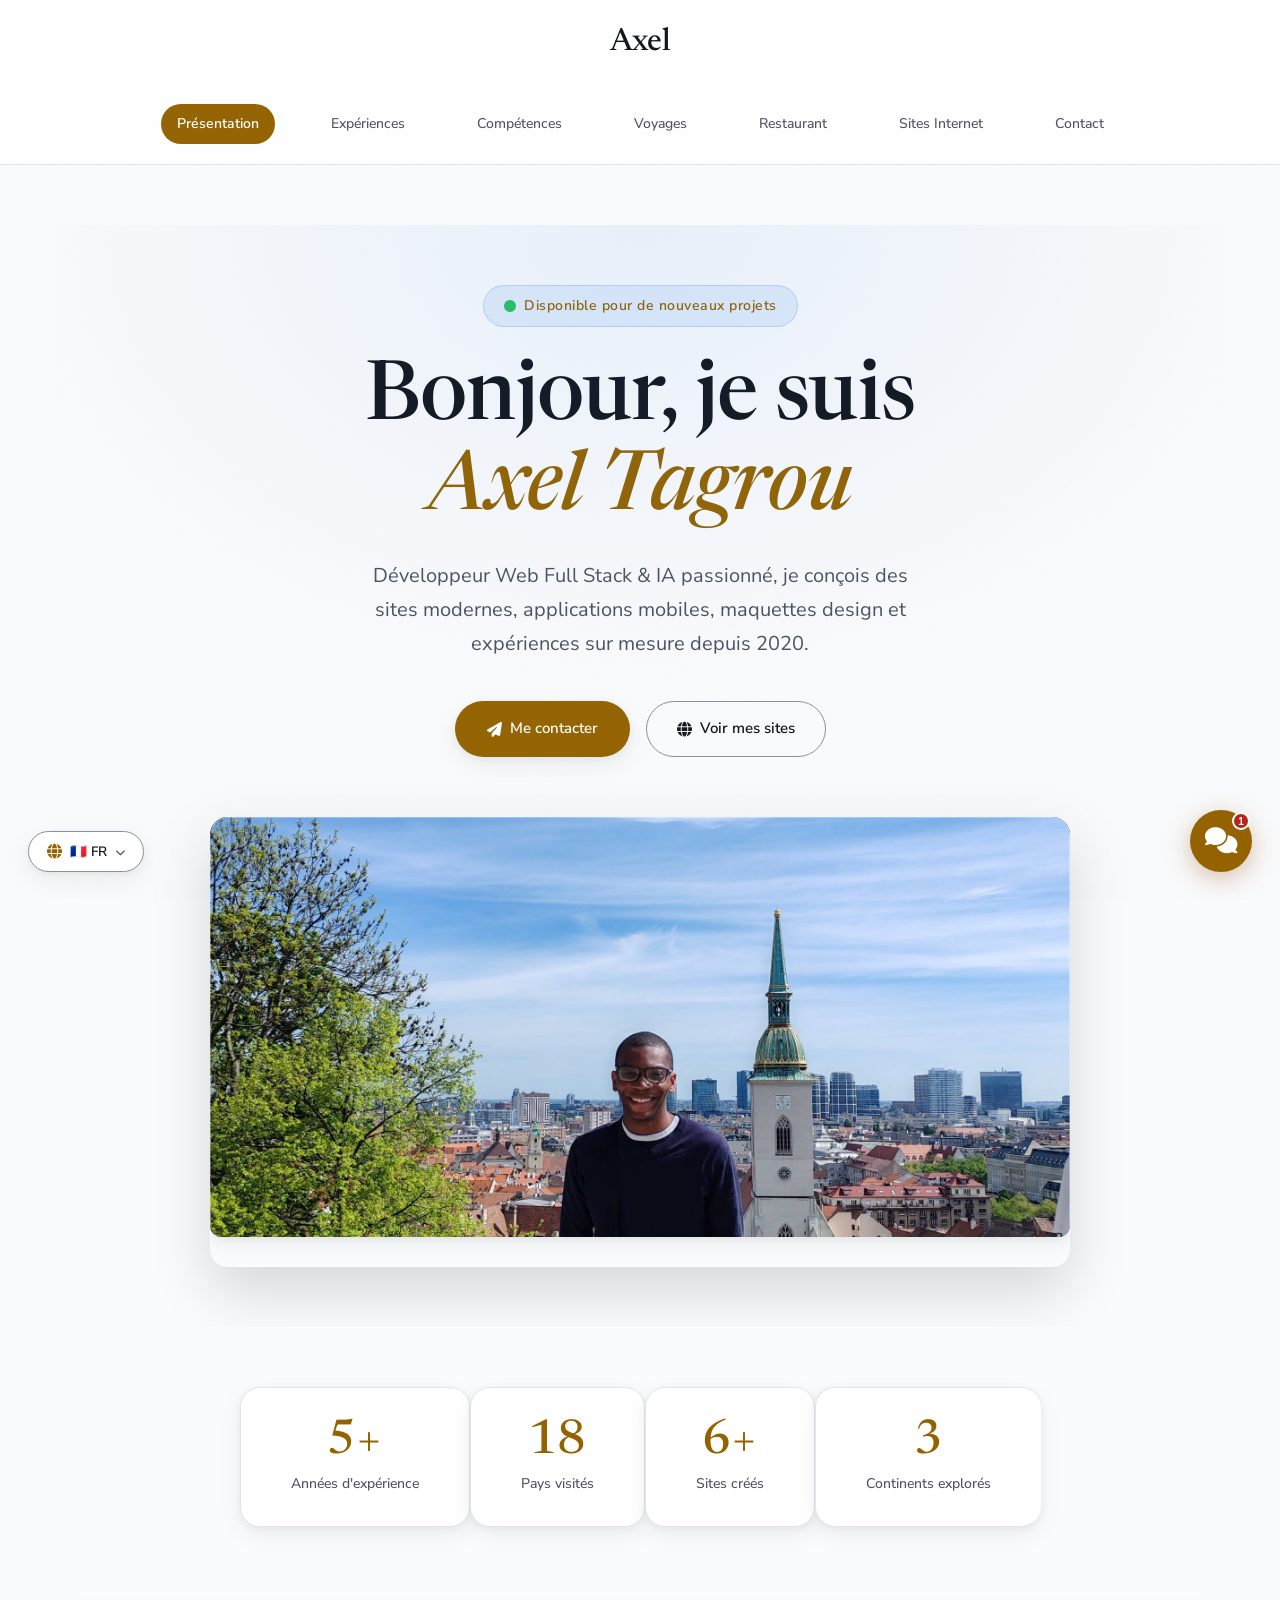
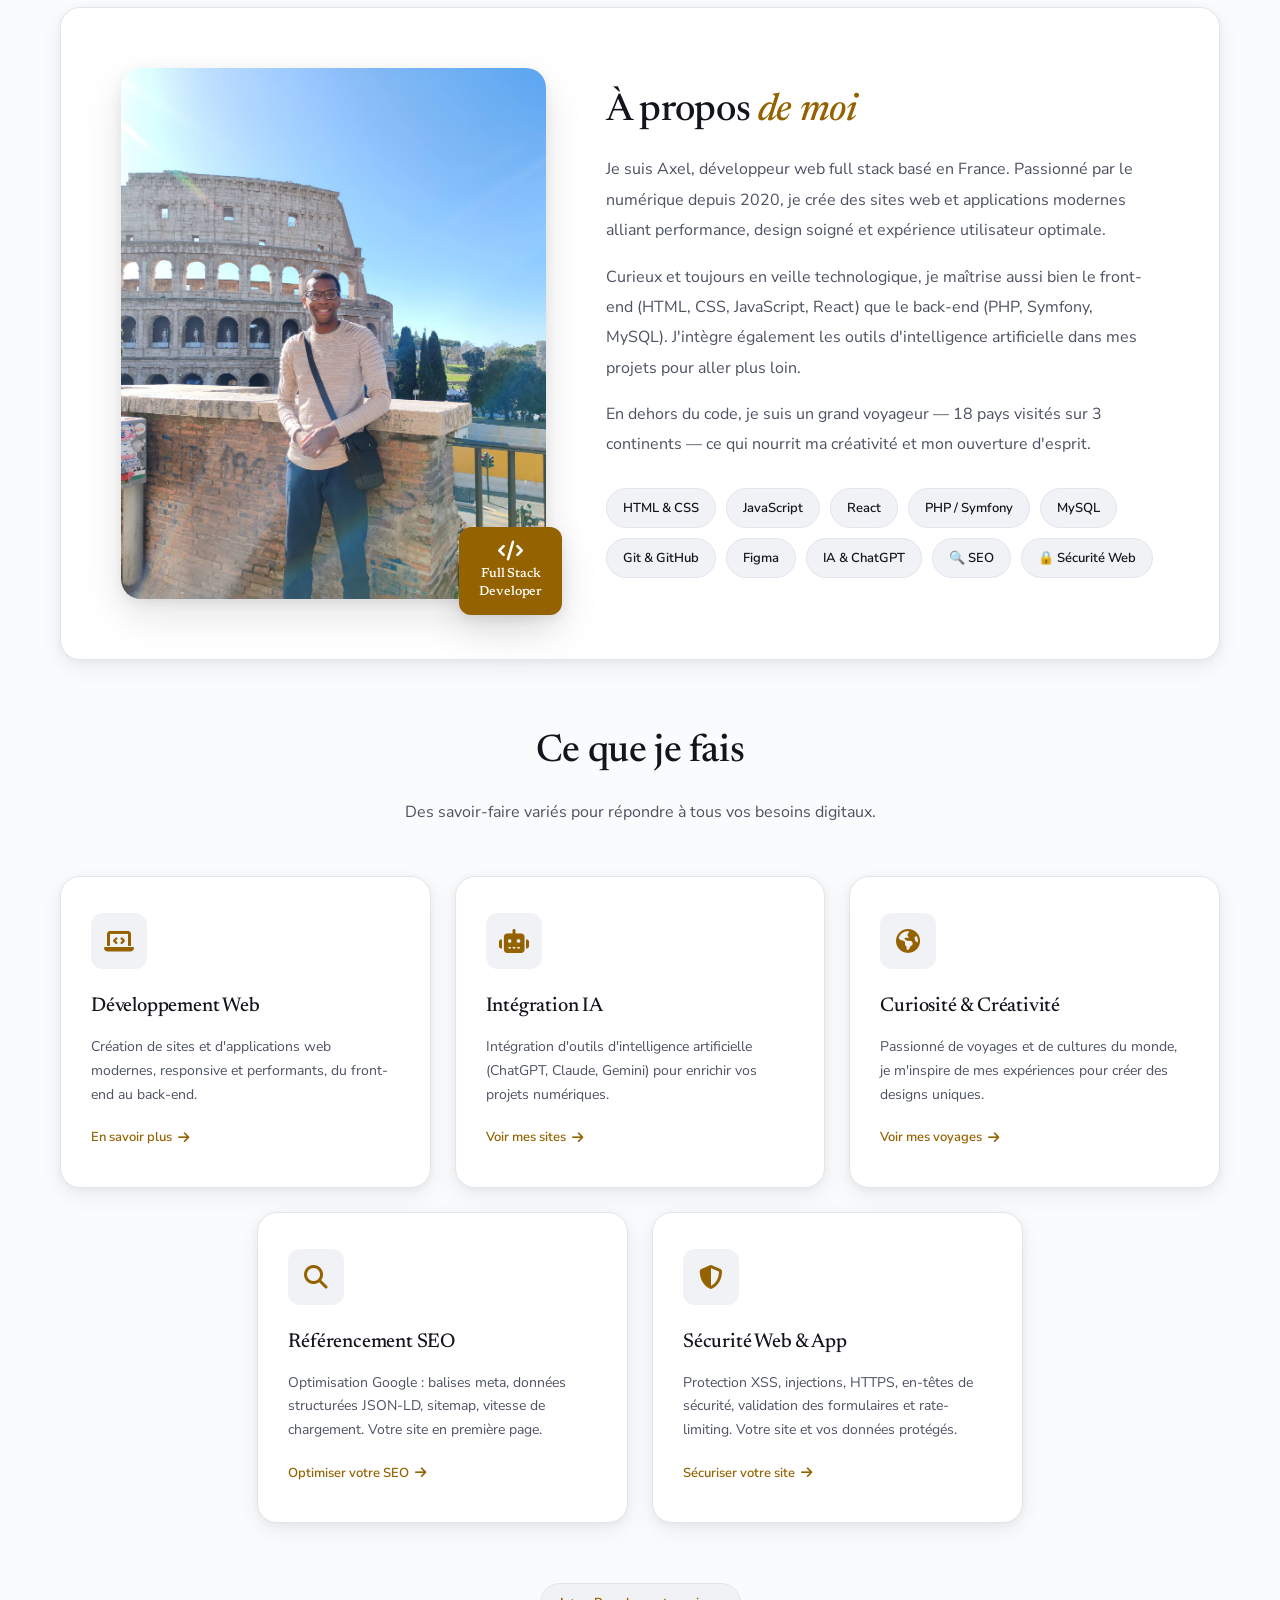
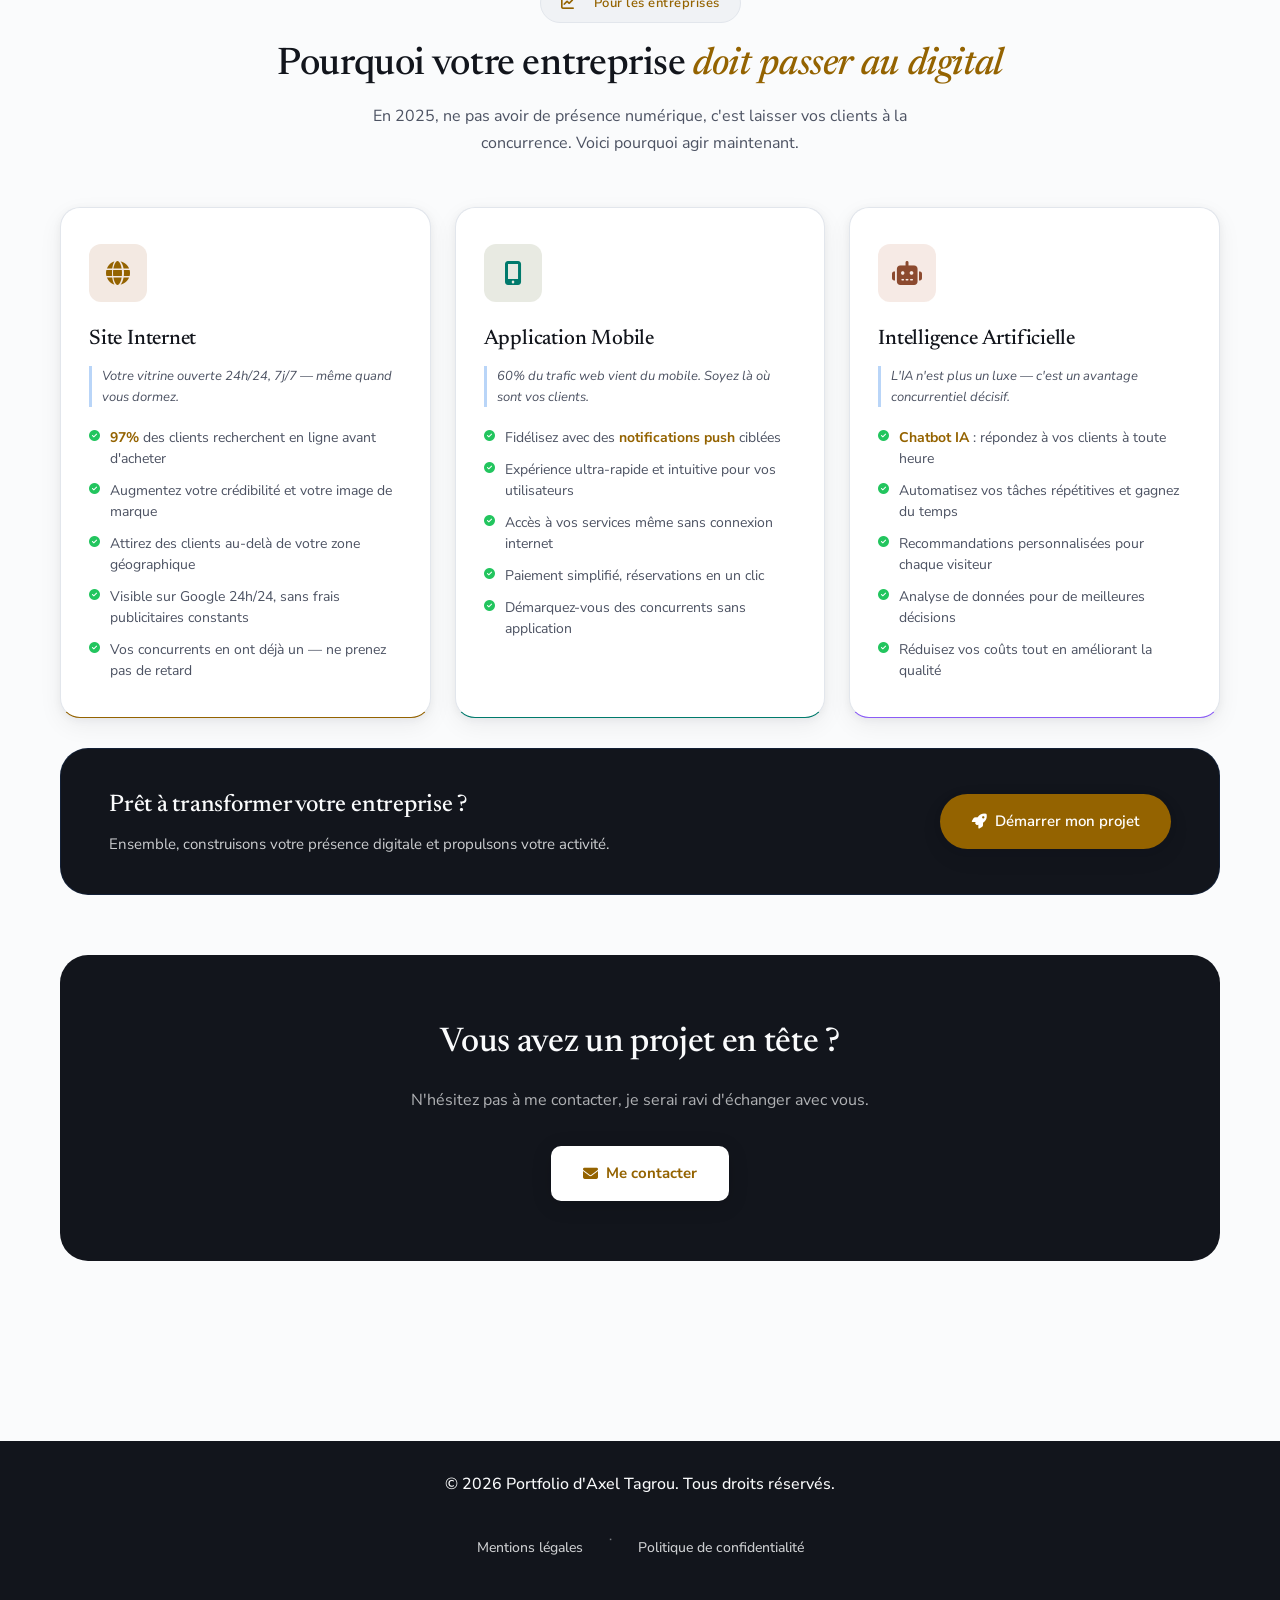
==== index.html @ 656e060a "feat: light background by default, tuned for readability Flips the palette: light is now the default" ====
﻿<!DOCTYPE html>
<html lang="fr">
<head>
    <meta charset="UTF-8">
    <meta name="google-site-verification" content="-nK6KHWu3SV14ouY5qeNkRyW0s2GD8R0PPZKInf9tjQ">
    <meta http-equiv="X-UA-Compatible" content="IE=edge">
    <meta name="viewport" content="width=device-width, initial-scale=1.0">
    <meta name="description" content="Portfolio d'Axel, développeur web full stack & IA. Création de sites web, applications mobiles, maquettes design depuis 2020. Basé en France.">
    <meta name="theme-color" content="#1a73e8">
    <meta name="author" content="Axel Tagrou">
    <meta name="robots" content="index, follow">
    <meta name="keywords" content="développeur web, full stack, portfolio, React, PHP, Symfony, JavaScript, application mobile, maquette design, intelligence artificielle, France">
    <link rel="canonical" href="https://axeltagrou.fr/">
    <link rel="alternate" hreflang="fr" href="https://axeltagrou.fr/">
    <link rel="alternate" hreflang="en" href="https://axeltagrou.fr/">
    <link rel="alternate" hreflang="es" href="https://axeltagrou.fr/">
    <link rel="alternate" hreflang="pt" href="https://axeltagrou.fr/">
    <link rel="alternate" hreflang="de" href="https://axeltagrou.fr/">
    <link rel="alternate" hreflang="it" href="https://axeltagrou.fr/">
    <link rel="alternate" hreflang="ja" href="https://axeltagrou.fr/">
    <link rel="alternate" hreflang="zh" href="https://axeltagrou.fr/">
    <link rel="alternate" hreflang="x-default" href="https://axeltagrou.fr/">
    <meta property="og:type" content="website">
    <meta property="og:title" content="Axel - Développeur Web Full Stack & IA">
    <meta property="og:description" content="Portfolio d'Axel, développeur web full stack & IA. Création de sites web, applications mobiles et maquettes design depuis 2020.">
    <meta property="og:url" content="https://www.axeltagrou.fr/">
    <meta property="og:image" content="https://www.axeltagrou.fr/img/Axel2.jpg">
    <meta property="og:locale" content="fr_FR">
    <meta property="og:site_name" content="Portfolio Axel">
    <meta name="twitter:card" content="summary_large_image">
    <meta name="twitter:title" content="Axel - Développeur Web Full Stack & IA">
    <meta name="twitter:description" content="Portfolio d'Axel, développeur web full stack & IA. Sites web, applications mobiles et maquettes design depuis 2020.">
    <meta name="twitter:image" content="https://www.axeltagrou.fr/img/Axel2.jpg">
    <script type="application/ld+json">
    {
      "@context": "https://schema.org",
      "@type": "Person",
      "name": "Axel Tagrou",
      "url": "https://www.axeltagrou.fr",
      "jobTitle": "Développeur Web Full Stack",
      "email": "axelalvin20@gmail.com",
      "telephone": "+33665334965",
      "knowsAbout": ["HTML5", "CSS3", "JavaScript", "React", "PHP", "Symfony", "MySQL", "Figma", "React Native", "Intelligence Artificielle"],
      "sameAs": ["https://github.com/alvin120"],
      "offers": {
        "@type": "Offer",
        "description": "Création de sites web, applications mobiles et intégration IA sur mesure"
      }
    }
    </script>
    <script type="application/ld+json">
    {
      "@context": "https://schema.org",
      "@type": "FAQPage",
      "mainEntity": [
        {
          "@type": "Question",
          "name": "Combien coûte la création d'un site internet ?",
          "acceptedAnswer": {
            "@type": "Answer",
            "text": "Les tarifs varient selon le projet. Un site vitrine commence à partir de quelques centaines d'euros. Axel Tagrou propose des devis gratuits et personnalisés. Contactez-le via la page contact pour une estimation précise."
          }
        },
        {
          "@type": "Question",
          "name": "Pourquoi avoir un site internet en 2025 ?",
          "acceptedAnswer": {
            "@type": "Answer",
            "text": "97% des clients recherchent en ligne avant d'acheter. Un site internet offre une visibilité 24h/24 sur Google, renforce la crédibilité de l'entreprise et permet d'attirer des clients au-delà de votre zone géographique."
          }
        },
        {
          "@type": "Question",
          "name": "Quels sont les délais de création d'un site web ?",
          "acceptedAnswer": {
            "@type": "Answer",
            "text": "Un site vitrine prend 1 à 2 semaines, un site complet 2 à 4 semaines, et une application mobile de 1 à 3 mois selon la complexité."
          }
        },
        {
          "@type": "Question",
          "name": "Axel Tagrou crée-t-il des applications mobiles ?",
          "acceptedAnswer": {
            "@type": "Answer",
            "text": "Oui, Axel Tagrou développe des applications mobiles avec React Native. Il propose des apps avec notifications push, accès hors-ligne et paiement intégré."
          }
        },
        {
          "@type": "Question",
          "name": "Axel Tagrou intègre-t-il l'intelligence artificielle ?",
          "acceptedAnswer": {
            "@type": "Answer",
            "text": "Oui. Axel intègre des outils IA (ChatGPT, Claude, Gemini) dans les projets web : chatbots, automatisation, recommandations personnalisées et analyse de données."
          }
        },
        {
          "@type": "Question",
          "name": "Comment contacter Axel Tagrou ?",
          "acceptedAnswer": {
            "@type": "Answer",
            "text": "Vous pouvez contacter Axel par email à axelalvin20@gmail.com, par téléphone au +33 6 65 33 49 65, ou via le formulaire de contact sur son site axeltagrou.fr."
          }
        }
      ]
    }
    </script>

    <link rel="stylesheet" href="https://cdnjs.cloudflare.com/ajax/libs/font-awesome/6.7.2/css/all.min.css" integrity="sha384-nRgPTkuX86pH8yjPJUAFuASXQSSl2/bBUiNV47vSYpKFxHJhbcrGnmlYpYJMeD7a" crossorigin="anonymous">
    <link rel="preconnect" href="https://fonts.gstatic.com" crossorigin>
    <link href="https://fonts.googleapis.com/css2?family=Newsreader:ital,wght@0,500;1,500&family=Nunito+Sans:wght@400;500;600;700&display=swap" rel="stylesheet">
    <link rel="stylesheet" href="style.css?v=f91cc6ea">
    <link rel="stylesheet" href="chatbox.css?v=621cb522">
    <link rel="stylesheet" href="i18n.css?v=a781add4">

    <script defer src="script.js?v=059d1cc0"></script>
    <script defer src="i18n.js?v=69f399d9"></script>

    <title>Axel Tagrou - Développeur Web Full Stack & IA | Portfolio</title>

    <style>
        /* ── Hero ── */
        .hero {
            min-height: 88vh;
            display: flex;
            flex-direction: column;
            align-items: center;
            justify-content: center;
            text-align: center;
            padding: 60px 20px;
            position: relative;
            overflow: hidden;
        }

        .hero::before {
            content: '';
            position: absolute;
            inset: 0;
            background: radial-gradient(ellipse 80% 60% at 50% 0%, rgba(26,115,232,0.08) 0%, transparent 70%);
            pointer-events: none;
        }

        .hero-tag {
            display: inline-flex;
            align-items: center;
            gap: 8px;
            background: rgba(26,115,232,0.1);
            color: var(--primary-color);
            border: 1px solid rgba(26,115,232,0.2);
            padding: 8px 20px;
            border-radius: 50px;
            font-size: 14px;
            font-weight: 600;
            letter-spacing: 0.5px;
            margin-bottom: 28px;
        }

        .hero-tag i { font-size: 12px; }

        .hero-title {
            font-family: 'Space Grotesk', sans-serif;
            font-size: clamp(42px, 7vw, 82px);
            font-weight: 700;
            line-height: 1.1;
            color: var(--text-primary);
            margin-bottom: 24px;
            letter-spacing: -2px;
        }

        .hero-title .gradient-text {
            background: linear-gradient(135deg, var(--primary-color) 0%, var(--accent-color) 100%);
            -webkit-background-clip: text;
            -webkit-text-fill-color: transparent;
            background-clip: text;
        }

        .hero-subtitle {
            font-family: 'Inter', sans-serif;
            font-size: clamp(16px, 2.5vw, 20px);
            color: var(--text-secondary);
            line-height: 1.7;
            max-width: 580px;
            margin: 0 auto 40px;
        }

        .hero-btns {
            display: flex;
            gap: 16px;
            justify-content: center;
            flex-wrap: wrap;
            margin-bottom: 60px;
        }

        .btn-primary {
            display: inline-flex;
            align-items: center;
            gap: 8px;
            background: linear-gradient(135deg, var(--primary-color), var(--accent-color));
            color: white;
            text-decoration: none;
            padding: 15px 32px;
            border-radius: 10px;
            font-weight: 600;
            font-size: 15px;
            transition: var(--transition);
            box-shadow: 0 4px 20px rgba(26,115,232,0.3);
        }

        .btn-primary:hover {
            transform: translateY(-3px);
            box-shadow: 0 8px 28px rgba(26,115,232,0.4);
        }

        .btn-outline {
            display: inline-flex;
            align-items: center;
            gap: 8px;
            border: 2px solid var(--primary-color);
            color: var(--primary-color);
            text-decoration: none;
            padding: 13px 30px;
            border-radius: 10px;
            font-weight: 600;
            font-size: 15px;
            transition: var(--transition);
        }

        .btn-outline:hover {
            background: var(--primary-color);
            color: white;
            transform: translateY(-3px);
        }

        /* Carousel dans hero */
        .hero-carousel {
            width: 100%;
            max-width: 860px;
            overflow: hidden;
            border-radius: 18px;
            box-shadow: 0 24px 60px rgba(0,0,0,0.15);
            position: relative;
        }

        .hero-carousel::after {
            content: '';
            position: absolute;
            inset: 0;
            border-radius: 18px;
            border: 1px solid rgba(255,255,255,0.3);
            pointer-events: none;
        }

        .hero-carousel .carousel-track img {
            height: 420px;
            border-radius: 0;
        }

        /* ── Stats Bar ── */
        .stats-bar {
            display: flex;
            justify-content: center;
            gap: 0;
            margin-bottom: 80px;
        }

        .stat-item {
            text-align: center;
            padding: 30px 50px;
            border-right: 1px solid var(--border-color);
        }

        .stat-item:last-child { border-right: none; }

        .stat-number {
            font-family: 'Space Grotesk', sans-serif;
            font-size: 48px;
            font-weight: 700;
            background: linear-gradient(135deg, var(--primary-color), var(--accent-color));
            -webkit-background-clip: text;
            -webkit-text-fill-color: transparent;
            background-clip: text;
            line-height: 1;
            display: block;
        }

        .stat-label {
            font-size: 14px;
            color: var(--text-secondary);
            font-weight: 500;
            margin-top: 6px;
            display: block;
        }

        /* ── About ── */
        .about-section {
            display: grid;
            grid-template-columns: 1fr 1.3fr;
            gap: 60px;
            align-items: center;
            background: white;
            border-radius: 20px;
            padding: 60px;
            box-shadow: var(--shadow-lg);
            margin-bottom: 60px;
        }

        .about-photo-wrap {
            position: relative;
        }

        .about-photo-wrap img {
            width: 100%;
            border-radius: 16px;
            object-fit: cover;
            aspect-ratio: 4/5;
            display: block;
            box-shadow: var(--shadow-lg);
        }

        .about-photo-badge {
            position: absolute;
            bottom: -16px;
            right: -16px;
            background: linear-gradient(135deg, var(--primary-color), var(--accent-color));
            color: white;
            padding: 14px 20px;
            border-radius: 12px;
            font-family: 'Space Grotesk', sans-serif;
            font-weight: 700;
            font-size: 13px;
            line-height: 1.4;
            text-align: center;
            box-shadow: var(--shadow);
        }

        .about-text h2 {
            font-family: 'Space Grotesk', sans-serif;
            font-size: 38px;
            font-weight: 700;
            color: var(--text-primary);
            line-height: 1.2;
            margin-bottom: 20px;
            letter-spacing: -1px;
        }

        .about-text h2 span {
            background: linear-gradient(135deg, var(--primary-color), var(--accent-color));
            -webkit-background-clip: text;
            -webkit-text-fill-color: transparent;
            background-clip: text;
        }

        .about-text p {
            font-family: 'Inter', sans-serif;
            font-size: 16px;
            color: var(--text-secondary);
            line-height: 1.9;
            margin-bottom: 16px;
        }

        .about-tags {
            display: flex;
            flex-wrap: wrap;
            gap: 10px;
            margin-top: 28px;
        }

        .about-tag {
            background: rgba(26,115,232,0.08);
            color: var(--primary-color);
            padding: 8px 16px;
            border-radius: 8px;
            font-size: 13px;
            font-weight: 600;
            border: 1px solid rgba(26,115,232,0.15);
        }

        .about-tag--seo {
            background: rgba(34,197,94,0.1);
            color: #16a34a;
            border-color: rgba(34,197,94,0.25);
        }

        .about-tag--sec {
            background: rgba(139,92,246,0.1);
            color: #7c3aed;
            border-color: rgba(139,92,246,0.25);
        }

        /* Icônes et flèches SEO / Sécurité */
        .service-icon--seo { background: rgba(34,197,94,0.1); color: #16a34a; }
        .service-icon--sec { background: rgba(139,92,246,0.1); color: #7c3aed; }
        .service-arrow--seo { color: #16a34a; }
        .service-arrow--sec { color: #7c3aed; }
        .service-card--seo:hover { border-top-color: #16a34a; }
        .service-card--sec:hover { border-top-color: #7c3aed; }

        /* ── Services ── */
        .services-section {
            margin-bottom: 60px;
        }

        .services-section h2 {
            font-family: 'Space Grotesk', sans-serif;
            font-size: 38px;
            font-weight: 700;
            color: var(--text-primary);
            text-align: center;
            margin-bottom: 14px;
            letter-spacing: -1px;
        }

        .services-section .sub {
            text-align: center;
            color: var(--text-secondary);
            font-size: 16px;
            margin-bottom: 50px;
        }

        .services-grid {
            display: flex;
            flex-wrap: wrap;
            gap: 24px;
            justify-content: center;
        }

        .service-card {
            flex: 0 0 calc((100% - 48px) / 3);
            background: white;
            border-radius: 16px;
            padding: 36px 30px;
            box-shadow: var(--shadow);
            transition: var(--transition);
            border-top: 4px solid transparent;
            text-decoration: none;
            color: inherit;
            display: block;
        }

        .service-card:hover {
            transform: translateY(-8px);
            box-shadow: var(--shadow-lg);
            border-top-color: var(--primary-color);
        }

        .service-icon {
            width: 56px;
            height: 56px;
            background: linear-gradient(135deg, rgba(26,115,232,0.1), rgba(0,188,212,0.1));
            border-radius: 14px;
            display: flex;
            align-items: center;
            justify-content: center;
            font-size: 24px;
            color: var(--primary-color);
            margin-bottom: 20px;
        }

        .service-card h3 {
            font-family: 'Space Grotesk', sans-serif;
            font-size: 20px;
            font-weight: 700;
            color: var(--text-primary);
            margin-bottom: 12px;
        }

        .service-card p {
            font-size: 14px;
            color: var(--text-secondary);
            line-height: 1.7;
        }

        .service-arrow {
            display: inline-flex;
            align-items: center;
            gap: 6px;
            color: var(--primary-color);
            font-size: 13px;
            font-weight: 600;
            margin-top: 20px;
            transition: var(--transition);
        }

        .service-card:hover .service-arrow { gap: 10px; }

        /* ── Why Section ── */
        .why-section { margin-bottom: 60px; }

        .why-intro { text-align: center; margin-bottom: 50px; }

        .why-badge {
            display: inline-flex;
            align-items: center;
            gap: 8px;
            background: rgba(26,115,232,0.1);
            color: var(--primary-color);
            border: 1px solid rgba(26,115,232,0.2);
            padding: 8px 20px;
            border-radius: 50px;
            font-size: 13px;
            font-weight: 600;
            margin-bottom: 20px;
            letter-spacing: 0.5px;
        }

        .why-intro h2 {
            font-family: 'Space Grotesk', sans-serif;
            font-size: 38px;
            font-weight: 700;
            color: var(--text-primary);
            line-height: 1.2;
            margin-bottom: 14px;
            letter-spacing: -1px;
        }

        .why-intro > p {
            font-size: 16px;
            color: var(--text-secondary);
            max-width: 560px;
            margin: 0 auto;
            line-height: 1.7;
        }

        .why-grid {
            display: grid;
            grid-template-columns: repeat(3, 1fr);
            gap: 24px;
            margin-bottom: 30px;
        }

        .why-card {
            background: white;
            border-radius: 16px;
            padding: 36px 28px;
            box-shadow: var(--shadow);
            transition: var(--transition);
            border-bottom: 4px solid transparent;
        }

        .why-card:hover {
            transform: translateY(-6px);
            box-shadow: var(--shadow-lg);
        }

        .why-card:nth-child(1) { border-bottom-color: var(--primary-color); }
        .why-card:nth-child(2) { border-bottom-color: var(--accent-color); }
        .why-card:nth-child(3) { border-bottom-color: #8b5cf6; }

        .why-icon {
            width: 58px;
            height: 58px;
            border-radius: 14px;
            display: flex;
            align-items: center;
            justify-content: center;
            font-size: 24px;
            margin-bottom: 20px;
        }

        .why-icon--blue { background: rgba(26,115,232,0.1); color: var(--primary-color); }
        .why-icon--teal { background: rgba(0,188,212,0.1); color: var(--accent-color); }
        .why-icon--purple { background: rgba(139,92,246,0.1); color: #8b5cf6; }

        .why-card h3 {
            font-family: 'Space Grotesk', sans-serif;
            font-size: 21px;
            font-weight: 700;
            color: var(--text-primary);
            margin-bottom: 8px;
        }

        .why-hook {
            font-size: 13px;
            color: var(--text-secondary);
            font-style: italic;
            margin-bottom: 20px;
            line-height: 1.6;
            border-left: 3px solid rgba(26,115,232,0.3);
            padding-left: 10px;
        }

        .why-list {
            list-style: none;
            display: flex;
            flex-direction: column;
            gap: 11px;
        }

        .why-list li {
            display: flex;
            align-items: flex-start;
            gap: 10px;
            font-size: 14px;
            color: var(--text-secondary);
            line-height: 1.5;
        }

        .why-list li i {
            color: #22c55e;
            font-size: 11px;
            margin-top: 4px;
            flex-shrink: 0;
        }

        .why-list li strong { color: var(--primary-color); font-weight: 700; }

        .why-bottom {
            display: flex;
            align-items: center;
            justify-content: space-between;
            gap: 24px;
            padding: 36px 48px;
            background: linear-gradient(135deg, rgba(26,115,232,0.06), rgba(0,188,212,0.06));
            border-radius: 16px;
            border: 1px solid rgba(26,115,232,0.12);
            flex-wrap: wrap;
        }

        .why-bottom-left h3 {
            font-family: 'Space Grotesk', sans-serif;
            font-size: 24px;
            font-weight: 700;
            color: var(--text-primary);
            margin-bottom: 6px;
        }

        .why-bottom-left p {
            color: var(--text-secondary);
            font-size: 15px;
            margin: 0;
        }

        /* ── CTA ── */
        .cta-section {
            background: linear-gradient(135deg, var(--primary-color), var(--accent-color));
            border-radius: 20px;
            padding: 60px 40px;
            text-align: center;
            color: white;
        }

        .cta-section h2 {
            font-family: 'Space Grotesk', sans-serif;
            font-size: 34px;
            font-weight: 700;
            margin-bottom: 14px;
            letter-spacing: -0.5px;
        }

        .cta-section p {
            font-size: 16px;
            opacity: 0.85;
            margin-bottom: 32px;
        }

        .btn-white {
            display: inline-flex;
            align-items: center;
            gap: 8px;
            background: white;
            color: var(--primary-color);
            text-decoration: none;
            padding: 15px 32px;
            border-radius: 10px;
            font-weight: 700;
            font-size: 15px;
            transition: var(--transition);
            box-shadow: 0 4px 20px rgba(0,0,0,0.15);
        }

        .btn-white:hover {
            transform: translateY(-3px);
            box-shadow: 0 8px 28px rgba(0,0,0,0.2);
        }

        /* Responsive */
        @media (max-width: 900px) {
            .about-section {
                grid-template-columns: 1fr;
                padding: 36px 24px;
                gap: 36px;
            }
            .about-photo-badge { right: 10px; }
            .services-grid { flex-direction: column; }
            .service-card { flex: 0 0 100%; }
            .stats-bar { flex-direction: column; }
            .stat-item { border-right: none; border-bottom: 1px solid var(--border-color); padding: 20px; }
            .stat-item:last-child { border-bottom: none; }
            .why-grid { grid-template-columns: 1fr; }
            .why-intro h2 { font-size: 28px; }
            .why-bottom { flex-direction: column; text-align: center; padding: 30px 24px; }
        }

        .hero-dot { color: #22c55e; font-size: 8px; }
        .badge-icon { font-size: 20px; display: block; margin-bottom: 4px; }

        @media (max-width: 600px) {
            .hero { min-height: unset; padding: 40px 16px; }
            .hero-carousel .carousel-track img { height: 240px; }
            .about-text h2, .services-section h2 { font-size: 28px; }
            .cta-section { padding: 40px 20px; }
            .cta-section h2 { font-size: 26px; }
            .stat-number { font-size: 36px; }
            .why-intro h2 { font-size: 24px; }
            .why-card { padding: 24px 18px; }
            .why-bottom-left h3 { font-size: 20px; }
        }
    </style>
    <link rel="stylesheet" href="theme.css?v=53c33ab2">
</head>
<body>
    <header>
        <div class="menuBurguer">
            <span></span>
            <span></span>
            <span></span>
        </div>
        <div class="title">
            <h1>Axel</h1>
        </div>
        <nav>
            <a href="index.html" class="logo">Présentation</a>
            <a href="experience.html">Expériences</a>
            <a href="compétence.html">Compétences</a>
            <a href="voyages.html">Voyages</a>
            <a href="accueil.html">Restaurant</a>
            <a href="sites.html">Sites Internet</a>
            <a href="contact.html">Contact</a>
        </nav>
    </header>

    <main>

        <!-- ── HERO ── -->
        <section class="hero">
            <span class="hero-tag">
                <i class="fas fa-circle hero-dot"></i>
                <span data-i18n-text="hero_tag">Disponible pour de nouveaux projets</span>
            </span>

            <h1 class="hero-title">
                <span data-i18n-text="hero_greeting">Bonjour, je suis</span><br>
                <span class="gradient-text">Axel Tagrou</span>
            </h1>

            <p class="hero-subtitle" data-i18n="hero_subtitle">
                Développeur Web Full Stack & IA passionné, je conçois des sites modernes, applications mobiles, maquettes design et expériences sur mesure depuis 2020.
            </p>

            <div class="hero-btns">
                <a href="contact.html" class="btn-primary">
                    <i class="fas fa-paper-plane"></i> <span data-i18n-text="hero_cta_contact">Me contacter</span>
                </a>
                <a href="sites.html" class="btn-outline">
                    <i class="fas fa-globe"></i> <span data-i18n-text="hero_cta_sites">Voir mes sites</span>
                </a>
            </div>

            <div class="hero-carousel">
                <div class="carousel">
                    <div class="carousel-track">
                        <img src="./img/Axel2.jpg" alt="Axel Tagrou devant le panorama de Bratislava, cathédrale Saint-Martin en arrière-plan" width="1920" height="2560" loading="eager" decoding="async" fetchpriority="high">
                        <img src="./img/Axel3.jpg" alt="Axel Tagrou devant le Parlement autrichien, à Vienne" width="1920" height="2560" loading="lazy" decoding="async">
                        <img src="./img/Axel4.jpg" alt="Axel Tagrou devant le Colisée, à Rome" width="1920" height="2560" loading="lazy" decoding="async">
                    </div>
                </div>
            </div>
        </section>

        <!-- ── STATS ── -->
        <div class="stats-bar">
            <div class="stat-item">
                <span class="stat-number">5+</span>
                <span class="stat-label" data-i18n-text="stat_exp">Années d'expérience</span>
            </div>
            <div class="stat-item">
                <span class="stat-number">18</span>
                <span class="stat-label" data-i18n-text="stat_countries">Pays visités</span>
            </div>
            <div class="stat-item">
                <span class="stat-number">6+</span>
                <span class="stat-label" data-i18n-text="stat_sites">Sites créés</span>
            </div>
            <div class="stat-item">
                <span class="stat-number">3</span>
                <span class="stat-label" data-i18n-text="stat_continents">Continents explorés</span>
            </div>
        </div>

        <!-- ── À PROPOS ── -->
        <section class="about-section" id="apropos">
            <div class="about-photo-wrap">
                <img src="./img/Axel4.jpg" alt="Axel Tagrou devant le Colisée, à Rome" width="1920" height="2560" loading="lazy" decoding="async">
                <div class="about-photo-badge">
                    <i class="fas fa-code badge-icon"></i>
                    Full Stack<br>Developer
                </div>
            </div>

            <div class="about-text">
                <h2 data-i18n="about_title">À propos <span>de moi</span></h2>
                <p data-i18n-text="about_p1">
                    Je suis Axel, développeur web full stack basé en France. Passionné par le numérique depuis 2020, je crée des sites web et applications modernes alliant performance, design soigné et expérience utilisateur optimale.
                </p>
                <p data-i18n-text="about_p2">
                    Curieux et toujours en veille technologique, je maîtrise aussi bien le front-end (HTML, CSS, JavaScript, React) que le back-end (PHP, Symfony, MySQL). J'intègre également les outils d'intelligence artificielle dans mes projets pour aller plus loin.
                </p>
                <p data-i18n-text="about_p3">
                    En dehors du code, je suis un grand voyageur — 18 pays visités sur 3 continents — ce qui nourrit ma créativité et mon ouverture d'esprit.
                </p>
                <div class="about-tags">
                    <span class="about-tag">HTML & CSS</span>
                    <span class="about-tag">JavaScript</span>
                    <span class="about-tag">React</span>
                    <span class="about-tag">PHP / Symfony</span>
                    <span class="about-tag">MySQL</span>
                    <span class="about-tag">Git & GitHub</span>
                    <span class="about-tag">Figma</span>
                    <span class="about-tag">IA & ChatGPT</span>
                    <span class="about-tag about-tag--seo">🔍 SEO</span>
                    <span class="about-tag about-tag--sec">🔒 Sécurité Web</span>
                </div>
            </div>
        </section>

        <!-- ── CE QUE JE FAIS ── -->
        <section class="services-section">
            <h2 data-i18n-text="services_title">Ce que je fais</h2>
            <p class="sub" data-i18n-text="services_sub">Des savoir-faire variés pour répondre à tous vos besoins digitaux.</p>

            <div class="services-grid">
                <a href="compétence.html" class="service-card">
                    <div class="service-icon"><i class="fas fa-laptop-code"></i></div>
                    <h3 data-i18n-text="svc_web_title">Développement Web</h3>
                    <p data-i18n-text="svc_web_desc">Création de sites et d'applications web modernes, responsive et performants, du front-end au back-end.</p>
                    <span class="service-arrow"><span data-i18n-text="svc_arrow_web">En savoir plus</span> <i class="fas fa-arrow-right"></i></span>
                </a>

                <a href="sites.html" class="service-card">
                    <div class="service-icon"><i class="fas fa-robot"></i></div>
                    <h3 data-i18n-text="svc_ai_title">Intégration IA</h3>
                    <p data-i18n-text="svc_ai_desc">Intégration d'outils d'intelligence artificielle (ChatGPT, Claude, Gemini) pour enrichir vos projets numériques.</p>
                    <span class="service-arrow"><span data-i18n-text="svc_arrow_sites">Voir mes sites</span> <i class="fas fa-arrow-right"></i></span>
                </a>

                <a href="voyages.html" class="service-card">
                    <div class="service-icon"><i class="fas fa-globe-americas"></i></div>
                    <h3 data-i18n-text="svc_creative_title">Curiosité & Créativité</h3>
                    <p data-i18n-text="svc_creative_desc">Passionné de voyages et de cultures du monde, je m'inspire de mes expériences pour créer des designs uniques.</p>
                    <span class="service-arrow"><span data-i18n-text="svc_arrow_trips">Voir mes voyages</span> <i class="fas fa-arrow-right"></i></span>
                </a>

                <a href="compétence.html" class="service-card service-card--seo">
                    <div class="service-icon service-icon--seo">
                        <i class="fas fa-search"></i>
                    </div>
                    <h3 data-i18n-text="svc_seo_title">Référencement SEO</h3>
                    <p data-i18n-text="svc_seo_desc">Optimisation Google : balises meta, données structurées JSON-LD, sitemap, vitesse de chargement. Votre site en première page.</p>
                    <span class="service-arrow service-arrow--seo"><span data-i18n-text="svc_arrow_seo">Optimiser votre SEO</span> <i class="fas fa-arrow-right"></i></span>
                </a>

                <a href="compétence.html" class="service-card service-card--sec">
                    <div class="service-icon service-icon--sec">
                        <i class="fas fa-shield-alt"></i>
                    </div>
                    <h3 data-i18n-text="svc_sec_title">Sécurité Web & App</h3>
                    <p data-i18n-text="svc_sec_desc">Protection XSS, injections, HTTPS, en-têtes de sécurité, validation des formulaires et rate-limiting. Votre site et vos données protégés.</p>
                    <span class="service-arrow service-arrow--sec"><span data-i18n-text="svc_arrow_sec">Sécuriser votre site</span> <i class="fas fa-arrow-right"></i></span>
                </a>
            </div>
        </section>

        <!-- ── POURQUOI DIGITAL ── -->
        <section class="why-section">
            <div class="why-intro">
                <span class="why-badge">
                    <i class="fas fa-chart-line"></i>&nbsp; <span data-i18n-text="why_badge">Pour les entreprises</span>
                </span>
                <h2 data-i18n="why_h2">Pourquoi votre entreprise <span class="gradient-text">doit passer au digital</span></h2>
                <p data-i18n-text="why_sub">En 2025, ne pas avoir de présence numérique, c'est laisser vos clients à la concurrence. Voici pourquoi agir maintenant.</p>
            </div>

            <div class="why-grid">

                <!-- Site Internet -->
                <div class="why-card">
                    <div class="why-icon why-icon--blue">
                        <i class="fas fa-globe"></i>
                    </div>
                    <h3 data-i18n-text="why_web_h3">Site Internet</h3>
                    <p class="why-hook" data-i18n-text="why_web_hook">Votre vitrine ouverte 24h/24, 7j/7 — même quand vous dormez.</p>
                    <ul class="why-list">
                        <li><i class="fas fa-check-circle"></i><span data-i18n="why_web_li1"><strong>97%</strong> des clients recherchent en ligne avant d'acheter</span></li>
                        <li><i class="fas fa-check-circle"></i><span data-i18n-text="why_web_li2">Augmentez votre crédibilité et votre image de marque</span></li>
                        <li><i class="fas fa-check-circle"></i><span data-i18n-text="why_web_li3">Attirez des clients au-delà de votre zone géographique</span></li>
                        <li><i class="fas fa-check-circle"></i><span data-i18n-text="why_web_li4">Visible sur Google 24h/24, sans frais publicitaires constants</span></li>
                        <li><i class="fas fa-check-circle"></i><span data-i18n-text="why_web_li5">Vos concurrents en ont déjà un — ne prenez pas de retard</span></li>
                    </ul>
                </div>

                <!-- Application Mobile -->
                <div class="why-card">
                    <div class="why-icon why-icon--teal">
                        <i class="fas fa-mobile-alt"></i>
                    </div>
                    <h3 data-i18n-text="why_app_h3">Application Mobile</h3>
                    <p class="why-hook" data-i18n-text="why_app_hook">60% du trafic web vient du mobile. Soyez là où sont vos clients.</p>
                    <ul class="why-list">
                        <li><i class="fas fa-check-circle"></i><span data-i18n="why_app_li1">Fidélisez avec des <strong>notifications push</strong> ciblées</span></li>
                        <li><i class="fas fa-check-circle"></i><span data-i18n-text="why_app_li2">Expérience ultra-rapide et intuitive pour vos utilisateurs</span></li>
                        <li><i class="fas fa-check-circle"></i><span data-i18n-text="why_app_li3">Accès à vos services même sans connexion internet</span></li>
                        <li><i class="fas fa-check-circle"></i><span data-i18n-text="why_app_li4">Paiement simplifié, réservations en un clic</span></li>
                        <li><i class="fas fa-check-circle"></i><span data-i18n-text="why_app_li5">Démarquez-vous des concurrents sans application</span></li>
                    </ul>
                </div>

                <!-- Intelligence Artificielle -->
                <div class="why-card">
                    <div class="why-icon why-icon--purple">
                        <i class="fas fa-robot"></i>
                    </div>
                    <h3 data-i18n-text="why_ai_h3">Intelligence Artificielle</h3>
                    <p class="why-hook" data-i18n-text="why_ai_hook">L'IA n'est plus un luxe — c'est un avantage concurrentiel décisif.</p>
                    <ul class="why-list">
                        <li><i class="fas fa-check-circle"></i><span data-i18n="why_ai_li1"><strong>Chatbot IA</strong> : répondez à vos clients à toute heure</span></li>
                        <li><i class="fas fa-check-circle"></i><span data-i18n-text="why_ai_li2">Automatisez vos tâches répétitives et gagnez du temps</span></li>
                        <li><i class="fas fa-check-circle"></i><span data-i18n-text="why_ai_li3">Recommandations personnalisées pour chaque visiteur</span></li>
                        <li><i class="fas fa-check-circle"></i><span data-i18n-text="why_ai_li4">Analyse de données pour de meilleures décisions</span></li>
                        <li><i class="fas fa-check-circle"></i><span data-i18n-text="why_ai_li5">Réduisez vos coûts tout en améliorant la qualité</span></li>
                    </ul>
                </div>
            </div>

            <div class="why-bottom">
                <div class="why-bottom-left">
                    <h3 data-i18n-text="why_cta_h3">Prêt à transformer votre entreprise ?</h3>
                    <p data-i18n-text="why_cta_p">Ensemble, construisons votre présence digitale et propulsons votre activité.</p>
                </div>
                <a href="contact.html" class="btn-primary">
                    <i class="fas fa-rocket"></i> <span data-i18n-text="why_cta_btn">Démarrer mon projet</span>
                </a>
            </div>
        </section>

        <!-- ── CTA ── -->
        <section class="cta-section">
            <h2 data-i18n-text="cta_title">Vous avez un projet en tête ?</h2>
            <p data-i18n-text="cta_sub">N'hésitez pas à me contacter, je serai ravi d'échanger avec vous.</p>
            <a href="contact.html" class="btn-white">
                <i class="fas fa-envelope"></i> <span data-i18n-text="cta_btn">Me contacter</span>
            </a>
        </section>

    </main>

    <footer>
        <p>&copy; 2026 Portfolio d'Axel Tagrou. Tous droits réservés.</p>
        <nav class="footer-legal" aria-label="Liens légaux">
            <a href="mentions-legales.html" data-i18n-text="footer_legal">Mentions légales</a>
            <span aria-hidden="true">·</span>
            <a href="politique-confidentialite.html" data-i18n-text="footer_privacy">Politique de confidentialité</a>
        </nav>
    </footer>
    <script src="chatbox.js?v=03a1fbb0"></script>
</body>
</html>
---- style.css ----
@import url('https://fonts.googleapis.com/css2?family=Poppins:wght@300;400;600;700&family=Inter:wght@400;500;600&display=swap');

:root {
    --primary-color: #1a73e8;
    --secondary-color: #0d47a1;
    --accent-color: #00bcd4;
    --dark-bg: #0f1419;
    --light-bg: #f5f7fa;
    --text-primary: #1a1a1a;
    --text-secondary: #666666;
    --border-color: #e0e0e0;
    --shadow: 0 4px 12px rgba(0, 0, 0, 0.08);
    --shadow-lg: 0 12px 32px rgba(0, 0, 0, 0.12);
    --transition: all 0.3s cubic-bezier(0.4, 0, 0.2, 1);
}

* {
    margin: 0;
    padding: 0;
    box-sizing: border-box;
}

html {
    scroll-behavior: smooth;
}

body {
    font-family: 'Inter', sans-serif;
    background-color: var(--light-bg);
    color: var(--text-primary);
    line-height: 1.6;
    overflow-x: hidden;
}

/* Header et Navigation */
header {
    position: sticky;
    top: 0;
    z-index: 1000;
    background: white;
    box-shadow: var(--shadow);
    backdrop-filter: blur(10px);
    background-color: rgba(255, 255, 255, 0.95);
}

.menuBurguer {
    display: none;
    flex-direction: column;
    cursor: pointer;
    padding: 15px 20px;
}

.menuBurguer span {
    width: 28px;
    height: 3px;
    background-color: var(--primary-color);
    margin: 5px 0;
    transition: var(--transition);
    border-radius: 2px;
}

.menuBurguer.active span:nth-child(1) {
    transform: rotate(45deg) translate(8px, 8px);
}

.menuBurguer.active span:nth-child(2) {
    opacity: 0;
}

.menuBurguer.active span:nth-child(3) {
    transform: rotate(-45deg) translate(7px, -7px);
}

.title {
    text-align: center;
    padding: 15px 20px;
}

.title h1 {
    font-family: 'Poppins', sans-serif;
    font-size: 32px;
    font-weight: 700;
    background: linear-gradient(135deg, var(--primary-color), var(--accent-color));
    -webkit-background-clip: text;
    -webkit-text-fill-color: transparent;
    background-clip: text;
    margin: 0;
}

nav {
    display: flex;
    justify-content: center;
    gap: 40px;
    padding: 20px;
    flex-wrap: wrap;
}

nav a {
    text-decoration: none;
    color: var(--text-primary);
    font-weight: 500;
    font-size: 14px;
    padding: 8px 16px;
    border-radius: 6px;
    transition: var(--transition);
    position: relative;
}

nav a::after {
    content: '';
    position: absolute;
    width: 0;
    height: 2px;
    bottom: -2px;
    left: 0;
    background-color: var(--primary-color);
    transition: var(--transition);
}

nav a:hover {
    color: var(--primary-color);
    background-color: rgba(26, 115, 232, 0.05);
}

nav a:hover::after {
    width: 100%;
}

nav a.logo {
    background-color: var(--primary-color);
    color: white;
    font-weight: 600;
}

nav a.logo:hover {
    background-color: var(--secondary-color);
    color: white;
}

nav a.logo::after {
    display: none;
}

/* Main et Section */
main {
    min-height: calc(100vh - 200px);
    padding: 60px 20px;
    max-width: 1200px;
    margin: 0 auto;
}

section {
    margin-bottom: 60px;
}

.présentation {
    background: white;
    border-radius: 12px;
    padding: 50px;
    box-shadow: var(--shadow-lg);
    transition: var(--transition);
}

.présentation:hover {
    box-shadow: var(--shadow-lg);
    transform: translateY(-4px);
}

.présentation h1 {
    font-family: 'Poppins', sans-serif;
    font-size: 42px;
    font-weight: 700;
    color: var(--primary-color);
    margin-bottom: 30px;
    text-align: center;
}

.présentation p {
    font-size: 16px;
    color: var(--text-secondary);
    line-height: 1.8;
    text-align: center;
    margin-bottom: 30px;
}

/* Carrousel */
.carousel {
    width: 100%;
    overflow: hidden;
    border-radius: 12px;
    box-shadow: var(--shadow);
    margin-bottom: 30px;
    background: var(--dark-bg);
}

.carousel-track {
    display: flex;
    animation: scroll 15s linear infinite;
}

.carousel-track img {
    width: 100%;
    height: 400px;
    object-fit: cover;
    flex-shrink: 0;
    transition: var(--transition);
}

.carousel-track img:hover {
    transform: scale(1.02);
}

footer {
    background: var(--text-primary);
    color: white;
    text-align: center;
    padding: 30px 20px;
    margin-top: 60px;
    font-weight: 500;
}

/* Responsive Design */
@media (max-width: 768px) {
    .menuBurguer {
        display: flex;
    }

    nav {
        position: absolute;
        top: 100%;
        left: 0;
        right: 0;
        background: white;
        flex-direction: column;
        gap: 0;
        padding: 0;
        max-height: 0;
        overflow: hidden;
        transition: var(--transition);
        box-shadow: var(--shadow);
    }

    nav.navOpen {
        max-height: 500px;
        padding: 20px 0;
    }

    nav a {
        padding: 15px 20px;
        border-radius: 0;
        text-align: left;
    }

    nav a::after {
        display: none;
    }

    nav a:hover {
        background-color: var(--light-bg);
    }

    .title h1 {
        font-size: 24px;
    }

    main {
        padding: 40px 20px;
    }

    .présentation {
        padding: 30px 20px;
        border-radius: 8px;
    }

    .présentation h1 {
        font-size: 28px;
    }

    .présentation p {
        font-size: 14px;
    }

    .carousel-track img {
        height: 250px;
    }
}

@media (max-width: 480px) {
    .title h1 {
        font-size: 20px;
    }

    nav {
        gap: 0;
    }

    nav a {
        padding: 12px 15px;
        font-size: 13px;
    }

    .présentation {
        padding: 20px;
    }

    .présentation h1 {
        font-size: 22px;
    }

    .présentation p {
        font-size: 13px;
    }

    main {
        padding: 30px 15px;
    }

    .carousel-track img {
        height: 200px;
    }
}/* ── Liens légaux dans le pied de page ── */
.footer-legal {
    margin-top: 10px;
    display: flex;
    gap: 10px;
    justify-content: center;
    flex-wrap: wrap;
    font-size: 13.5px;
}

.footer-legal a {
    color: inherit;
    opacity: 0.8;
    text-decoration: none;
    transition: var(--transition);
}

.footer-legal a:hover {
    opacity: 1;
    text-decoration: underline;
}

.footer-legal span[aria-hidden] {
    opacity: 0.45;
}
---- chatbox.css ----
/* ══════════════════════════════════════
   CHATBOX — Assistant d'Axel
   ══════════════════════════════════════ */

.chatbox-btn {
    position: fixed;
    bottom: 28px;
    right: 28px;
    width: 62px;
    height: 62px;
    background: linear-gradient(135deg, #1a73e8, #00bcd4);
    border-radius: 50%;
    display: flex;
    align-items: center;
    justify-content: center;
    cursor: pointer;
    box-shadow: 0 6px 24px rgba(26, 115, 232, 0.45);
    z-index: 9999;
    border: none;
    transition: all 0.3s cubic-bezier(0.4, 0, 0.2, 1);
}

.chatbox-btn:hover {
    transform: scale(1.1);
    box-shadow: 0 10px 32px rgba(26, 115, 232, 0.55);
}

.chatbox-btn i {
    color: white;
    font-size: 26px;
    transition: opacity 0.2s;
}

.chatbox-btn .icon-open  { display: block; }
.chatbox-btn .icon-close { display: none; }
.chatbox-btn.active .icon-open  { display: none; }
.chatbox-btn.active .icon-close { display: block; }

.chatbox-notif {
    position: absolute;
    top: 2px;
    right: 2px;
    width: 18px;
    height: 18px;
    background: #ef4444;
    border-radius: 50%;
    border: 2px solid white;
    font-size: 10px;
    color: white;
    font-weight: 700;
    display: flex;
    align-items: center;
    justify-content: center;
    animation: pulse-notif 2s infinite;
}

@keyframes pulse-notif {
    0%, 100% { transform: scale(1); }
    50%       { transform: scale(1.2); }
}

/* ── Panel ── */
.chatbox-panel {
    position: fixed;
    bottom: 106px;
    right: 28px;
    width: 360px;
    background: white;
    border-radius: 20px;
    box-shadow: 0 24px 64px rgba(0, 0, 0, 0.16);
    z-index: 9998;
    display: flex;
    flex-direction: column;
    overflow: hidden;
    transform: scale(0.85) translateY(16px);
    opacity: 0;
    pointer-events: none;
    transition: transform 0.3s cubic-bezier(0.4, 0, 0.2, 1),
                opacity  0.3s cubic-bezier(0.4, 0, 0.2, 1);
    transform-origin: bottom right;
    max-height: 560px;
}

.chatbox-panel.open {
    transform: scale(1) translateY(0);
    opacity: 1;
    pointer-events: all;
}

/* ── Header ── */
.chat-header {
    background: linear-gradient(135deg, #1a73e8, #00bcd4);
    padding: 18px 20px;
    display: flex;
    align-items: center;
    gap: 12px;
    color: white;
    flex-shrink: 0;
}

.chat-avatar {
    width: 46px;
    height: 46px;
    border-radius: 50%;
    background: rgba(255, 255, 255, 0.22);
    display: flex;
    align-items: center;
    justify-content: center;
    font-size: 20px;
    flex-shrink: 0;
}

.chat-header-info h4 {
    font-weight: 700;
    font-size: 15px;
    margin: 0 0 3px;
    font-family: 'Poppins', sans-serif;
}

.chat-header-info span {
    font-size: 12px;
    opacity: 0.88;
    display: flex;
    align-items: center;
    gap: 5px;
}

.online-dot {
    width: 7px;
    height: 7px;
    background: #4ade80;
    border-radius: 50%;
    display: inline-block;
    box-shadow: 0 0 0 2px rgba(74, 222, 128, 0.35);
    animation: pulse-dot 2s infinite;
}

@keyframes pulse-dot {
    0%, 100% { box-shadow: 0 0 0 2px rgba(74, 222, 128, 0.35); }
    50%       { box-shadow: 0 0 0 5px rgba(74, 222, 128, 0.1); }
}

.chat-close {
    margin-left: auto;
    background: rgba(255, 255, 255, 0.15);
    border: none;
    color: white;
    width: 32px;
    height: 32px;
    border-radius: 50%;
    display: flex;
    align-items: center;
    justify-content: center;
    cursor: pointer;
    font-size: 14px;
    transition: background 0.2s;
    flex-shrink: 0;
}

.chat-close:hover { background: rgba(255, 255, 255, 0.28); }

/* ── Messages ── */
.chat-messages {
    flex: 1;
    overflow-y: auto;
    padding: 18px 16px 10px;
    display: flex;
    flex-direction: column;
    gap: 10px;
    max-height: 300px;
    min-height: 160px;
    scroll-behavior: smooth;
}

.chat-messages::-webkit-scrollbar { width: 4px; }
.chat-messages::-webkit-scrollbar-track { background: transparent; }
.chat-messages::-webkit-scrollbar-thumb { background: #e0e0e0; border-radius: 4px; }

.chat-msg {
    display: flex;
    flex-direction: column;
    max-width: 82%;
    animation: msg-in 0.25s ease;
}

@keyframes msg-in {
    from { opacity: 0; transform: translateY(8px); }
    to   { opacity: 1; transform: translateY(0); }
}

.chat-msg.bot  { align-self: flex-start; }
.chat-msg.user { align-self: flex-end; }

.chat-bubble {
    padding: 11px 15px;
    border-radius: 18px;
    font-size: 13.5px;
    line-height: 1.55;
    font-family: 'Inter', sans-serif;
    white-space: pre-line;
}

.bot  .chat-bubble {
    background: #f1f5f9;
    color: #1a1a1a;
    border-bottom-left-radius: 4px;
}

.user .chat-bubble {
    background: linear-gradient(135deg, #1a73e8, #00bcd4);
    color: white;
    border-bottom-right-radius: 4px;
}

.chat-bubble a {
    color: #1a73e8;
    font-weight: 600;
    text-decoration: none;
}

.chat-bubble a:hover { text-decoration: underline; }
.user .chat-bubble a { color: rgba(255,255,255,0.9); }

/* ── Typing dots ── */
.typing-dots {
    display: flex;
    gap: 5px;
    padding: 4px 2px;
    align-items: center;
}

.typing-dots span {
    width: 8px;
    height: 8px;
    background: #94a3b8;
    border-radius: 50%;
    animation: typing 1.3s infinite;
}

.typing-dots span:nth-child(2) { animation-delay: 0.2s; }
.typing-dots span:nth-child(3) { animation-delay: 0.4s; }

@keyframes typing {
    0%, 60%, 100% { transform: translateY(0); opacity: 0.4; }
    30%            { transform: translateY(-7px); opacity: 1; }
}

/* ── Quick replies ── */
.chat-quick {
    display: flex;
    flex-wrap: wrap;
    gap: 7px;
    padding: 8px 16px 10px;
    flex-shrink: 0;
    max-height: 104px;   /* 8 suggestions : zone bornée + scroll */
    overflow-y: auto;
}

.quick-btn {
    background: rgba(26, 115, 232, 0.07);
    color: #1a73e8;
    border: 1px solid rgba(26, 115, 232, 0.22);
    border-radius: 20px;
    padding: 7px 14px;
    font-size: 12.5px;
    font-weight: 500;
    cursor: pointer;
    transition: all 0.2s;
    white-space: nowrap;
    font-family: 'Inter', sans-serif;
}

.quick-btn:hover {
    background: #1a73e8;
    color: white;
    border-color: #1a73e8;
    transform: translateY(-1px);
}

/* ── Input ── */
.chat-input-row {
    padding: 12px 16px 14px;
    border-top: 1px solid #f0f4f8;
    display: flex;
    gap: 10px;
    align-items: center;
    flex-shrink: 0;
}

.chat-input {
    flex: 1;
    border: 1.5px solid #e2e8f0;
    border-radius: 24px;
    padding: 10px 16px;
    font-size: 13.5px;
    outline: none;
    font-family: 'Inter', sans-serif;
    transition: border-color 0.2s;
    background: #fafafa;
    color: #1a1a1a;
}

.chat-input:focus { border-color: #1a73e8; background: white; }
.chat-input::placeholder { color: #94a3b8; }

.chat-send {
    width: 40px;
    height: 40px;
    background: linear-gradient(135deg, #1a73e8, #00bcd4);
    border: none;
    border-radius: 50%;
    color: white;
    display: flex;
    align-items: center;
    justify-content: center;
    cursor: pointer;
    font-size: 14px;
    transition: transform 0.2s, box-shadow 0.2s;
    flex-shrink: 0;
}

.chat-send:hover {
    transform: scale(1.1);
    box-shadow: 0 4px 14px rgba(26, 115, 232, 0.4);
}

/* ── Rate warning ── */
.chat-rate-warning {
    display: none;
    margin: 0 16px 10px;
    padding: 9px 14px;
    background: #fff7ed;
    border: 1px solid #fed7aa;
    border-radius: 8px;
    font-size: 12.5px;
    color: #92400e;
    font-family: 'Inter', sans-serif;
    line-height: 1.4;
}

/* ── Input désactivé ── */
.chat-input:disabled,
.chat-send:disabled {
    opacity: 0.5;
    cursor: not-allowed;
}

/* ── Mobile ── */
@media (max-width: 480px) {
    .chatbox-panel {
        width: calc(100vw - 16px);
        right: 8px;
        bottom: 90px;
        border-radius: 16px;
    }

    .chatbox-btn {
        right: 16px;
        bottom: 16px;
        width: 56px;
        height: 56px;
    }
}
---- i18n.css ----
/* ══════════════════════════════════════
   I18N — Sélecteur de langue
   ══════════════════════════════════════ */

.i18n-switcher {
    position: fixed;
    bottom: 28px;
    left: 28px;
    z-index: 9997;
}

.i18n-btn {
    display: flex;
    align-items: center;
    gap: 8px;
    background: white;
    border: 1.5px solid rgba(26, 115, 232, 0.25);
    border-radius: 50px;
    padding: 10px 18px;
    cursor: pointer;
    font-size: 13.5px;
    font-weight: 600;
    color: #1a1a1a;
    font-family: 'Inter', sans-serif;
    box-shadow: 0 4px 16px rgba(0, 0, 0, 0.1);
    transition: all 0.2s;
    white-space: nowrap;
}

.i18n-btn:hover {
    border-color: #1a73e8;
    box-shadow: 0 6px 20px rgba(26, 115, 232, 0.2);
}

.i18n-btn .fa-globe {
    color: #1a73e8;
    font-size: 15px;
}

.i18n-chevron {
    font-size: 10px;
    color: #94a3b8;
    transition: transform 0.2s;
}

.i18n-btn.i18n-open .i18n-chevron {
    transform: rotate(180deg);
}

/* ── Dropdown ── */
.i18n-dropdown {
    position: absolute;
    bottom: calc(100% + 10px);
    left: 0;
    background: white;
    border-radius: 16px;
    box-shadow: 0 16px 48px rgba(0, 0, 0, 0.15);
    border: 1px solid rgba(0, 0, 0, 0.06);
    padding: 8px;
    display: flex;
    flex-direction: column;
    gap: 2px;
    min-width: 180px;
    transform: scale(0.92) translateY(8px);
    opacity: 0;
    pointer-events: none;
    transform-origin: bottom left;
    transition: transform 0.2s cubic-bezier(0.4, 0, 0.2, 1),
                opacity  0.2s cubic-bezier(0.4, 0, 0.2, 1);
}

.i18n-dropdown.i18n-open {
    transform: scale(1) translateY(0);
    opacity: 1;
    pointer-events: all;
}

/* ── Options ── */
.i18n-option {
    display: flex;
    align-items: center;
    gap: 10px;
    width: 100%;
    padding: 10px 14px;
    border: none;
    background: transparent;
    border-radius: 10px;
    cursor: pointer;
    font-size: 13.5px;
    font-family: 'Inter', sans-serif;
    color: #374151;
    text-align: left;
    transition: background 0.15s;
    white-space: nowrap;
}

.i18n-option:hover {
    background: rgba(26, 115, 232, 0.07);
    color: #1a73e8;
}

.i18n-option.i18n-active {
    background: rgba(26, 115, 232, 0.1);
    color: #1a73e8;
    font-weight: 700;
}

/* ── Mobile ── */
@media (max-width: 480px) {
    .i18n-switcher {
        bottom: 16px;
        left: 10px;
    }

    .i18n-btn {
        padding: 8px 12px;
        font-size: 12px;
        gap: 6px;
    }
}
---- theme.css ----
/* ═══════════════════════════════════════════════════════════════
   THÈME « COZY » — couche de surcharge
   Style : Nature Distilled (terracotta, sable, crème, argile)
   Typo  : Newsreader (titres) · Nunito Sans (texte)

   POURQUOI UNE SURCHARGE PLUTÔT QU'UNE RÉÉCRITURE
   Les pages portent 233 attributs data-i18n traduits en 8 langues.
   Réécrire le balisage aurait détruit ces traductions. Ce fichier ne
   touche donc aucun HTML : il redéfinit les jetons de design, que le
   CSS existant consomme déjà via var() à 167 endroits, puis corrige
   à la main les composants qui codaient leurs couleurs en dur.

   À CHARGER EN DERNIER dans le <head>, après le <style> inline des
   pages : à spécificité égale, c'est la dernière règle qui gagne.

   Contrastes vérifiés par calcul, par usage et par taille de police.
═══════════════════════════════════════════════════════════════ */


/* ───────────────────────────────────────────────
   1. JETONS — thème CLAIR (valeur par défaut)

   Accents repris de « Landing | Designer portfolio » (Purrweb,
   Dribbble) : ambre #FFAB00 et cyan #00FFE0, mesurés sur la maquette.
   Posés ici sur un fond clair, au service de la lisibilité.

   L'ambre et le cyan vifs sont trop lumineux pour servir de texte sur
   du blanc (1.90:1 et 1.28:1). Ils gardent donc deux rôles distincts :
   assombris quand ils écrivent, vifs quand ils servent de fond.

   Contrastes visés au-delà du minimum légal : corps ≈ 17:1,
   texte secondaire ≈ 7.5:1, accents ≈ 5:1.

   Les NOMS de jetons sont inchangés : les ~500 lignes de composants
   plus bas continuent de fonctionner sans retouche.
─────────────────────────────────────────────── */
:root {
    /* Surfaces */
    --cream:          #FAFBFC;   /* fond de page */
    --cream-deep:     #F0F2F5;   /* puces, survols, surfaces secondaires */
    --card:           #FFFFFF;   /* cartes */
    --sand:           #E2E6EC;   /* bordures décoratives */
    --line:           #89909C;   /* bordures de composants interactifs (3.10:1) */

    /* Accents */
    --terracotta:     #C28200;   /* décor : bordures au survol (3.12:1) */
    --terracotta-ink: #946300;   /* accent en texte (5.01:1) */
    --terracotta-btn: #FFAB00;   /* fond de bouton : l'ambre reste vif */
    --clay:           #946300;   /* accent principal : texte ET fond de bouton */
    --clay-deep:      #7A5200;   /* survol */
    --olive:          #007A6C;   /* accent secondaire : coches (5.07:1) */

    /* Texte */
    --ink:            #12151C;   /* 17.63:1 sur le fond */
    --ink-soft:       #4C5262;   /* 7.53:1 */

    /* Texte posé sur --clay (ambre assombri) : le blanc convient, 5.19:1 */
    --on-accent:      #FFFFFF;
    /* Texte posé sur l'ambre VIF, qui reste clair quel que soit le thème :
       toujours foncé, contrairement à --on-accent qui, lui, s'inverse. */
    --on-vivid:       #12151C;

    /* Remappage des jetons historiques du site */
    --primary-color:   var(--clay);
    --secondary-color: var(--clay-deep);
    --accent-color:    var(--olive);
    --dark-bg:         var(--ink);
    --light-bg:        var(--cream);
    --text-primary:    var(--ink);
    --text-secondary:  var(--ink-soft);
    --border-color:    var(--sand);

    --shadow:    0 2px 8px rgba(18, 21, 28, 0.05), 0 8px 24px rgba(18, 21, 28, 0.06);
    --shadow-lg: 0 4px 12px rgba(18, 21, 28, 0.07), 0 16px 40px rgba(18, 21, 28, 0.11);

    --transition: all 0.28s cubic-bezier(0.22, 1, 0.36, 1);

    /* Blocs inversés (CTA, pied de page, en-tête du chat) : ils prennent
       --ink en fond, donc ils sont SOMBRES sur ce thème clair, et leur
       texte doit être clair. */
    --on-invert-soft: rgba(250, 251, 252, 0.80);
    --on-invert-film: rgba(250, 251, 252, 0.15);

    --r-sm: 12px;
    --r-md: 20px;
    --r-lg: 28px;
}

/* ───────────────────────────────────────────────
   2. JETONS — variante SOMBRE, en option explicite
   La direction sombre de la référence reste disponible en posant
   <html data-theme="dark">. Elle n'est pas branchée sur la préférence
   système : le clair est le choix assumé du site.
─────────────────────────────────────────────── */
:root[data-theme="dark"] {
    --cream:          #0C0F17;
    --cream-deep:     #1B2230;
    --card:           #141A26;
    --sand:           #262E3E;
    --line:           #636876;

    --terracotta:     #FFAB00;
    --terracotta-ink: #FFAB00;
    --terracotta-btn: #FFAB00;
    --clay:           #FFAB00;
    --clay-deep:      #FFC44D;
    --olive:          #00FFE0;

    --ink:            #F5F7FA;
    --ink-soft:       #99A2B5;

    --on-accent:      #0C0F17;   /* l'ambre est vif ici : texte foncé dessus */
    --on-vivid:       #0C0F17;

    --shadow:    0 2px 8px rgba(0, 0, 0, 0.40), 0 8px 24px rgba(0, 0, 0, 0.32);
    --shadow-lg: 0 4px 12px rgba(0, 0, 0, 0.48), 0 16px 40px rgba(0, 0, 0, 0.40);

    --on-invert-soft: rgba(12, 15, 23, 0.78);
    --on-invert-film: rgba(12, 15, 23, 0.12);
}
/* ───────────────────────────────────────────────
   3. POLICES
   Les 41 déclarations existantes codaient Space Grotesk,
   Poppins, Inter, Georgia et arial en dur. On les remappe
   sélecteur par sélecteur, à spécificité identique.
─────────────────────────────────────────────── */

/* Titres → Newsreader */
.title h1, .présentation h1,
.section-title,
.experience-card h3, .competency-card h3, .project-card h3, .menu-card h3, .price,
.restaurant-hero h2, .restaurant-tech-header h2, .tech-card h3, .tech-cta p,
.reservation-section h2, .info-item h3,
.chat-header-info h4,
.hero-title, .stat-number, .about-photo-badge, .about-text h2,
.services-section h2, .service-card h3,
.why-intro h2, .why-card h3, .why-bottom-left h3,
.cta-section h2 {
    font-family: 'Newsreader', Georgia, serif;
    font-weight: 500;
    letter-spacing: -0.01em;
}

/* Texte → Nunito Sans */
body, projet-body,
.hero-subtitle, .about-text p,
.form-group select, .form-group textarea,
.i18n-btn, .i18n-option,
.chat-bubble, .quick-btn, .chat-input, .chat-rate-warning {
    font-family: 'Nunito Sans', system-ui, -apple-system, sans-serif;
}

/* Les trois pages qui imposaient un Georgia ou un arial hérité */
.cours p, .langues p, .legal-block p { font-family: 'Nunito Sans', system-ui, sans-serif; }
body p { font-family: 'Nunito Sans', system-ui, sans-serif; }

/* QUATRE éléments du site remplissent leur texte avec un dégradé
   --primary-color → --accent-color : .title h1, .hero-title .gradient-text,
   .stat-number et .about-text h2 span. Avec cette palette, le dégradé va de
   l'ambre au cyan et son milieu vire au VERT — le nom du site et les chiffres
   s'affichaient en vert. En prime, -webkit-text-fill-color: transparent
   neutralise toute règle `color` : il faut le rendre explicitement, sinon la
   couleur qu'on pose n'a aucun effet.

   Neutralisation commune aux quatre : */
.gradient-text,
.hero-title .gradient-text,
.about-text h2 span,
.stat-number,
.title h1 {
    background: none;
    -webkit-background-clip: initial;
    background-clip: initial;
    -webkit-text-fill-color: currentColor;
}

/* Mots accentués : ambre italique, comme le « visual » de la référence. */
.gradient-text,
.hero-title .gradient-text,
.about-text h2 span {
    color: var(--terracotta-ink);
    font-style: italic;
}

/* Les chiffres prennent l'accent, mais surtout pas l'italique. */
.stat-number { color: var(--terracotta-ink); font-style: normal; }

/* Le nom du site reste sobre, comme le wordmark blanc de la référence. */
.title h1 { color: var(--ink); }

/* ───────────────────────────────────────────────
   4. FOND DE PAGE ET GRAIN
─────────────────────────────────────────────── */
body {
    background: var(--cream);
    color: var(--ink);
    line-height: 1.7;
}

/* Texture discrète : donne la « matière » du style.
   SVG en data URI — autorisé par img-src 'self' data: dans la CSP. */
body::after {
    content: '';
    position: fixed;
    inset: 0;
    z-index: 9990;
    pointer-events: none;
    opacity: 0.035;
    background-image: url("data:image/svg+xml,%3Csvg xmlns='http://www.w3.org/2000/svg' width='200' height='200'%3E%3Cfilter id='n'%3E%3CfeTurbulence type='fractalNoise' baseFrequency='0.8' numOctaves='3'/%3E%3C/filter%3E%3Crect width='200' height='200' filter='url(%23n)'/%3E%3C/svg%3E");
}

/* Le grain est discret sur le thème clair, qui est le défaut ;
   il supporte d'être plus marqué sur la variante sombre. */
:root[data-theme="dark"] body::after { opacity: 0.06; }

/* ───────────────────────────────────────────────
   5. EN-TÊTE, NAVIGATION, PIED DE PAGE
─────────────────────────────────────────────── */
header {
    background: color-mix(in srgb, var(--card) 90%, transparent);
    backdrop-filter: blur(10px);
    border-bottom: 1px solid var(--sand);
    box-shadow: none;
}


.title h1 { color: var(--ink); }

nav a {
    color: var(--ink-soft);
    border-radius: 999px;
    transition: var(--transition);
}

nav a:hover, nav a:focus-visible { color: var(--ink); background: var(--cream-deep); }
/* Onglet de la page courante : style.css lui met un fond --primary-color
   avec du texte blanc, ce qui tombait à 1.90:1 sur l'ambre — et mon thème
   avait aggravé le cas en passant ce texte en ambre, donc invisible.
   Texte foncé sur l'accent : 10.10:1. */
nav a.logo,
nav a.logo:hover {
    background-color: var(--clay);
    color: var(--on-accent);
}

nav a.logo:hover { background-color: var(--clay-deep); }

.menuBurguer span { background: var(--ink); }

footer {
    background: var(--ink);
    color: var(--cream);
    border-top: none;
}

footer p { color: var(--cream); }

/* Anneau de focus visible partout : 3.36:1 sur crème */
a:focus-visible, button:focus-visible,
input:focus-visible, textarea:focus-visible, select:focus-visible {
    outline: 2.5px solid var(--terracotta-ink);
    outline-offset: 3px;
    border-radius: 6px;
}

/* ───────────────────────────────────────────────
   6. BOUTONS
   Le dégradé bleu d'origine devenait, transposé en
   terracotta, insuffisant en contraste avec du texte
   blanc (3.4:1). On passe donc en aplat d'argile.
─────────────────────────────────────────────── */
.btn-primary, .submit-btn, .why-cta-btn {
    background: var(--clay);
    background-image: none;
    color: var(--on-accent);
    border-radius: 999px;
    box-shadow: var(--shadow);
    transition: var(--transition);
}

.btn-primary:hover, .submit-btn:hover, .why-cta-btn:hover {
    background: var(--ink);
    color: var(--on-accent);
    box-shadow: var(--shadow-lg);
    transform: translateY(-2px);
}

.btn-outline {
    border: 1.5px solid var(--line);
    color: var(--ink);
    border-radius: 999px;
}

.btn-outline:hover {
    background: var(--card);
    border-color: var(--terracotta);
    color: var(--ink);
}


/* ───────────────────────────────────────────────
   7. CARTES ET BLOCS
─────────────────────────────────────────────── */
/* Toutes les surfaces qui codaient « background: white » en dur.
   Liste établie par relevé exhaustif des feuilles et des <style> inline,
   pas au jugé : c'est ce qui manquait qui rendait la section « À propos »
   blanche avec du texte clair dessus. */
.service-card, .why-card, .experience-card, .competency-card,
.project-card, .menu-card, .tech-card, .info-item, .stat-item,
.contact-container, .about-photo, .legal-toc,
.about-section, .présentation, .restaurant-hero,
.reservation-section, .contact-section, .site-card, .country-item {
    background: var(--card);
    border: 1px solid var(--sand);
    border-radius: var(--r-md);
    box-shadow: var(--shadow);
    transition: var(--transition);
}

.service-card:hover, .why-card:hover, .experience-card:hover,
.competency-card:hover, .project-card:hover, .menu-card:hover,
.tech-card:hover {
    border-color: var(--terracotta);
    box-shadow: var(--shadow-lg);
    transform: translateY(-3px);
}

.stat-number { color: var(--terracotta-ink); }
.stat-label  { color: var(--ink-soft); }

.service-icon, .why-icon, .competency-icon {
    background: var(--cream-deep);
    color: var(--clay);
    border-radius: var(--r-sm);
}

/* Les trois variantes colorées des icônes « pourquoi » reviennent
   dans la gamme chaude, en gardant trois teintes distinctes. */
.why-icon--blue   { background: rgba(154, 79, 22, 0.12);  color: var(--clay); }
.why-icon--purple { background: rgba(198, 123, 92, 0.16); color: #8C4A2F; }
.why-icon--teal   { background: rgba(92, 107, 52, 0.14);  color: var(--olive); }

.service-arrow, .why-hook strong { color: var(--clay); }
.about-tag, .skill-tag, .chip {
    background: var(--cream-deep);
    border: 1px solid var(--sand);
    color: var(--ink);
    border-radius: 999px;
}

.why-badge {
    background: var(--cream-deep);
    color: var(--clay);
    border: 1px solid var(--sand);
}

.why-list i, .fa-check-circle { color: var(--olive); }

.cta-section, .why-bottom {
    background: var(--ink);
    color: var(--cream);
    border-radius: var(--r-lg);
}

.cta-section h2, .why-bottom-left h3 { color: var(--cream); }
.cta-section p, .why-bottom-left p   { color: var(--on-invert-soft); }

/* Ce bouton repose sur l'ambre VIF, qui ne s'assombrit dans aucun des deux
   thèmes : son texte doit donc rester foncé dans les deux, d'où --on-vivid
   et non --on-accent. Au survol, fond blanc fixe pour la même raison. */
.cta-section .btn-primary, .why-bottom .why-cta-btn {
    background: var(--terracotta-btn);
    color: var(--on-vivid);
}

.cta-section .btn-primary:hover, .why-bottom .why-cta-btn:hover {
    background: #FFFFFF;
    color: var(--on-vivid);
}

/* ───────────────────────────────────────────────
   8. FORMULAIRES
─────────────────────────────────────────────── */
.form-group input, .form-group textarea, .form-group select {
    background: var(--card);
    border: 1.5px solid var(--line);
    color: var(--ink);
    border-radius: var(--r-sm);
}

.form-group input:focus, .form-group textarea:focus, .form-group select:focus {
    border-color: var(--clay);
    background: var(--card);
}

.form-group label { color: var(--ink); }
.field-error { color: #B3261E; }

:root[data-theme="dark"] .field-error { color: #F2B8B5; }

/* ───────────────────────────────────────────────
   9. SÉLECTEUR DE LANGUE
   i18n.css codait ses couleurs en dur : on les reprend.
─────────────────────────────────────────────── */
.i18n-btn {
    background: var(--card);
    border: 1.5px solid var(--line);
    color: var(--ink);
    box-shadow: var(--shadow);
}

.i18n-btn:hover { border-color: var(--clay); box-shadow: var(--shadow-lg); }
.i18n-btn .fa-globe { color: var(--clay); }
.i18n-chevron { color: var(--ink-soft); }

.i18n-dropdown {
    background: var(--card);
    border: 1px solid var(--sand);
    border-radius: var(--r-md);
    box-shadow: var(--shadow-lg);
}

.i18n-option { color: var(--ink); border-radius: var(--r-sm); }
.i18n-option:hover { background: var(--cream-deep); color: var(--clay); }
.i18n-option.i18n-active { background: var(--cream-deep); color: var(--clay); font-weight: 700; }

/* ───────────────────────────────────────────────
   10. CHATBOT
   27 couleurs en dur dans chatbox.css : toutes reprises.
─────────────────────────────────────────────── */
.chatbox-btn {
    background: var(--clay);
    background-image: none;
    box-shadow: 0 6px 24px rgba(154, 79, 22, 0.35);
}

.chatbox-btn:hover { box-shadow: 0 10px 32px rgba(154, 79, 22, 0.45); }
.chatbox-notif { background: #B3261E; }

.chatbox-panel {
    background: var(--card);
    border: 1px solid var(--sand);
    border-radius: var(--r-lg);
    box-shadow: var(--shadow-lg);
}

.chat-header {
    background: var(--ink);
    background-image: none;
}

.chat-header h4, .chat-header span { color: var(--cream); }
.chat-avatar { background: var(--on-invert-film); color: var(--cream); }
.chat-close { color: var(--cream); }
.online-dot { background: #7BAE5A; }

.bot .chat-bubble  { background: var(--cream-deep); color: var(--ink); }
.user .chat-bubble { background: var(--clay); background-image: none; color: var(--on-accent); }
.chat-bubble a     { color: var(--clay); }
.user .chat-bubble a { color: var(--on-accent); text-decoration: underline; }
.typing-dots span  { background: var(--ink-soft); }

.chat-messages::-webkit-scrollbar-thumb { background: var(--sand); }

.quick-btn {
    background: var(--cream-deep);
    color: var(--clay);
    border: 1px solid var(--sand);
    border-radius: 999px;
}

.quick-btn:hover { background: var(--clay); border-color: var(--clay); color: var(--on-accent); }

.chat-input-row { border-top: 1px solid var(--sand); background: var(--card); }

.chat-input {
    background: var(--cream);
    border: 1.5px solid var(--line);
    color: var(--ink);
    border-radius: 999px;
}

.chat-input:focus { border-color: var(--clay); background: var(--card); }
.chat-input::placeholder { color: var(--ink-soft); }

.chat-send { background: var(--clay); background-image: none; color: var(--on-accent); }
.chat-send:hover { box-shadow: 0 4px 14px rgba(154, 79, 22, 0.35); }

.chat-rate-warning {
    background: var(--cream-deep);
    border: 1px solid var(--sand);
    color: var(--clay);
}


/* ───────────────────────────────────────────────
   11. PAGES LÉGALES
─────────────────────────────────────────────── */
.legal-header h2 { color: var(--clay); font-family: 'Newsreader', Georgia, serif; }
.legal-block h3  { font-family: 'Newsreader', Georgia, serif; border-bottom-color: var(--sand); }
.legal-block h4  { font-family: 'Newsreader', Georgia, serif; }
.legal-table th  { background: var(--cream-deep); font-family: 'Newsreader', Georgia, serif; }
.legal-table th, .legal-table td { border-color: var(--sand); }
.legal-callout   { background: var(--cream-deep); border-left-color: var(--clay); }
.footer-legal a  { color: var(--cream); }
/* ───────────────────────────────────────────────
   12. PAS D'ACCENT MANUSCRIT ICI
   Caveat a été retiré de la requête de polices : il pesait 70 Ko
   pour zéro usage. Deux raisons de ne pas le réintroduire ici —
   data-i18n-text écrase le contenu de l'élément, donc un <span>
   imbriqué disparaîtrait au changement de langue ; et la page
   preview-cozy.html, qui l'utilise, charge sa propre feuille.
─────────────────────────────────────────────── */

/* ───────────────────────────────────────────────
   13. MOUVEMENT
─────────────────────────────────────────────── */
@media (prefers-reduced-motion: reduce) {
    *, *::before, *::after {
        animation-duration: 0.01ms !important;
        animation-iteration-count: 1 !important;
        transition-duration: 0.01ms !important;
        scroll-behavior: auto !important;
    }
    .btn-primary:hover, .submit-btn:hover, .service-card:hover,
    .why-card:hover, .project-card:hover { transform: none; }
}

/* ───────────────────────────────────────────────
   14. SECTION « À PROPOS » — photo
   Trois corrections :
   · sous 900px la grille passe en une colonne, et la photo prenait
     alors toute la largeur : à 800px cela donnait un portrait de
     750x937px. On la borne et on la centre.
   · le recadrage 4/5 était centré ; le visage est légèrement au-dessus
     du milieu, donc on remonte le point d'ancrage.
   · le badge héritait d'un dégradé argile→olive devenu boueux : aplat,
     comme les boutons.
─────────────────────────────────────────────── */
.about-photo-wrap img {
    object-position: 50% 38%;
    border-radius: var(--r-md);
}

.about-photo-badge {
    background: var(--clay);
    background-image: none;
    color: var(--on-accent);
    border-radius: var(--r-sm);
    box-shadow: var(--shadow-lg);
}


/* La photo ne doit pas s'étirer quand la grille retombe sur une colonne */
@media (max-width: 900px) {
    .about-photo-wrap {
        max-width: 340px;
        margin-inline: auto;
        width: 100%;
    }
    /* sur petit écran le badge doit rester DANS la photo, sinon il est
       rogné par le bord du viewport */
    .about-photo-badge { right: 8px; bottom: 8px; }
}

/* ───────────────────────────────────────────────
   15. HAUTEUR DES IMAGES — correctif indispensable
   Les attributs width/height ajoutés sur les <img> (contre le
   décalage de mise en page) créent un « indice de présentation »
   height: 2560px. Or, dès que largeur ET hauteur sont définies,
   le navigateur ignore aspect-ratio : la photo de la section
   « À propos » s'étirait en bande verticale et chassait le texte.

   Un indice de présentation a une priorité inférieure à n'importe
   quelle règle d'auteur : cette ligne le neutralise partout, sans
   toucher aux images dont la CSS fixe explicitement une hauteur
   (le carrousel à 420px, par exemple), qui restent prioritaires.
─────────────────────────────────────────────── */
img { height: auto; }

.about-section { align-items: center; }
.about-photo-wrap { min-width: 0; }
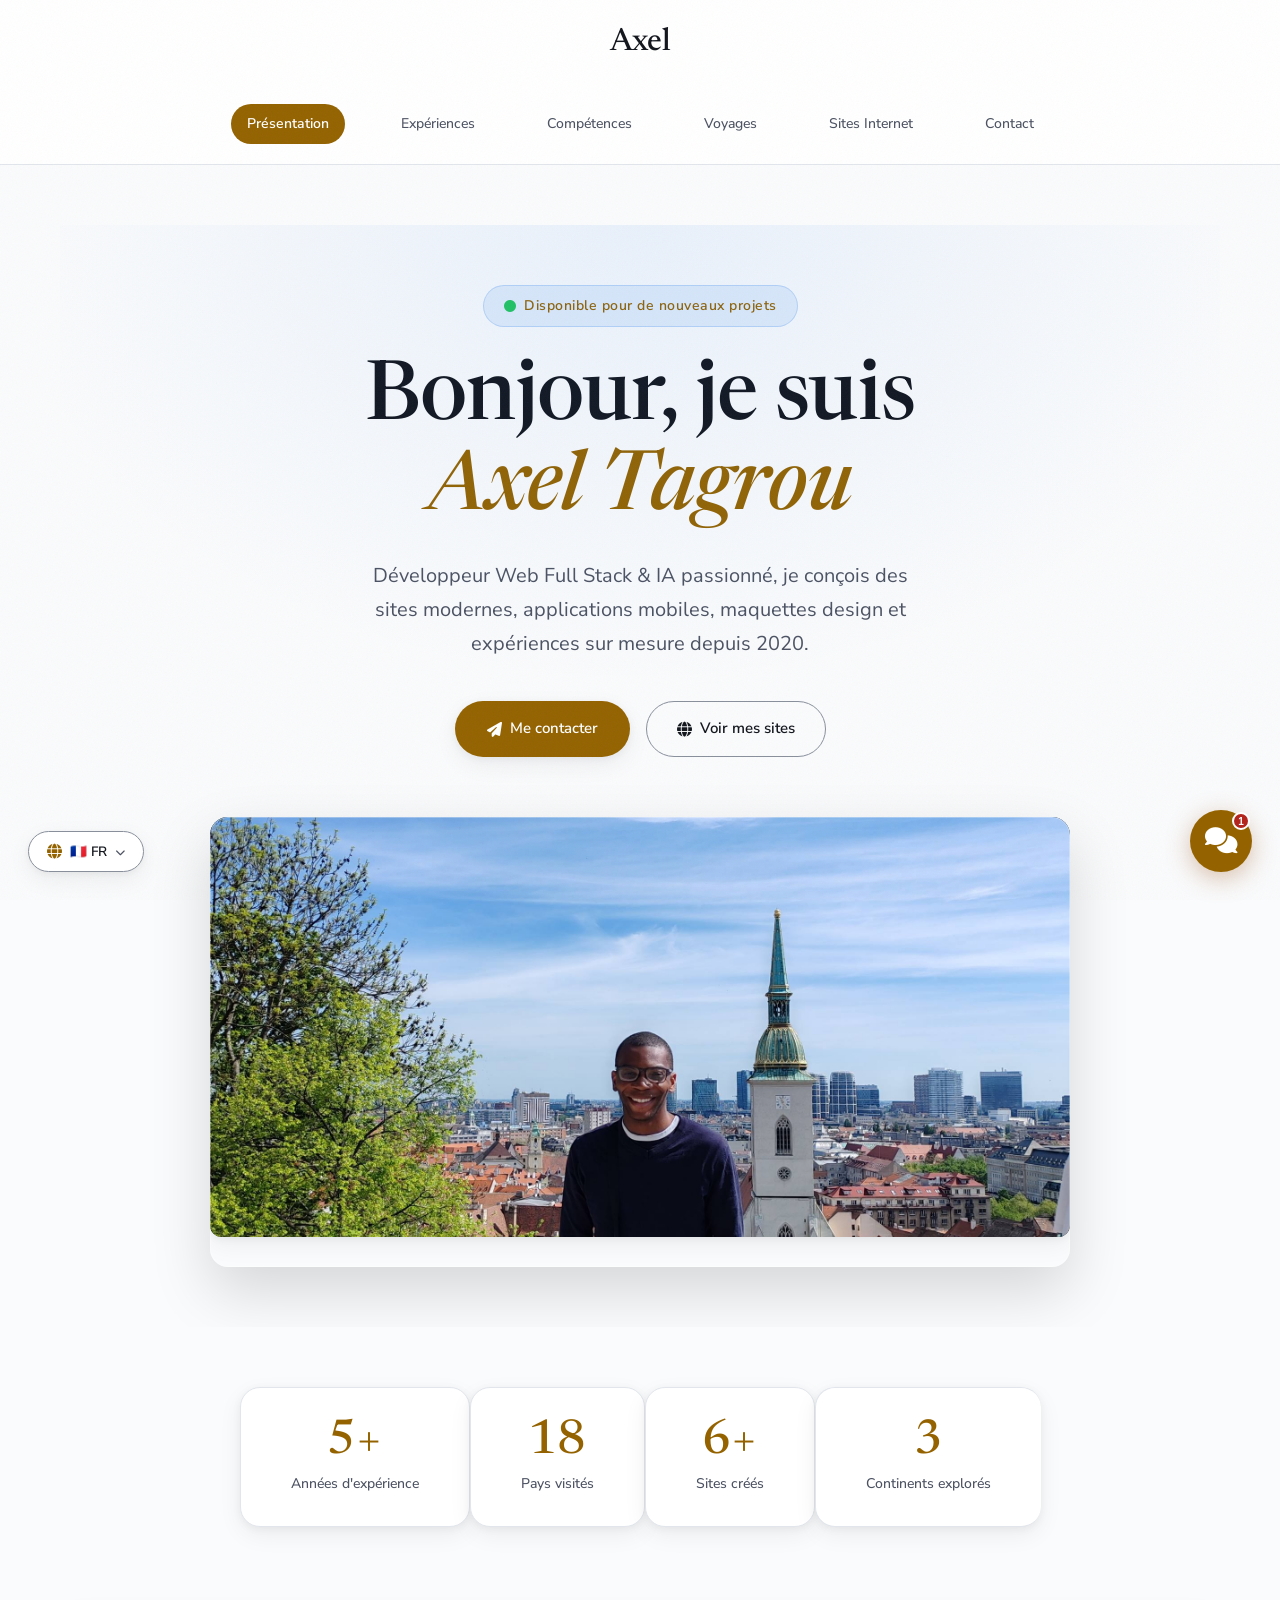
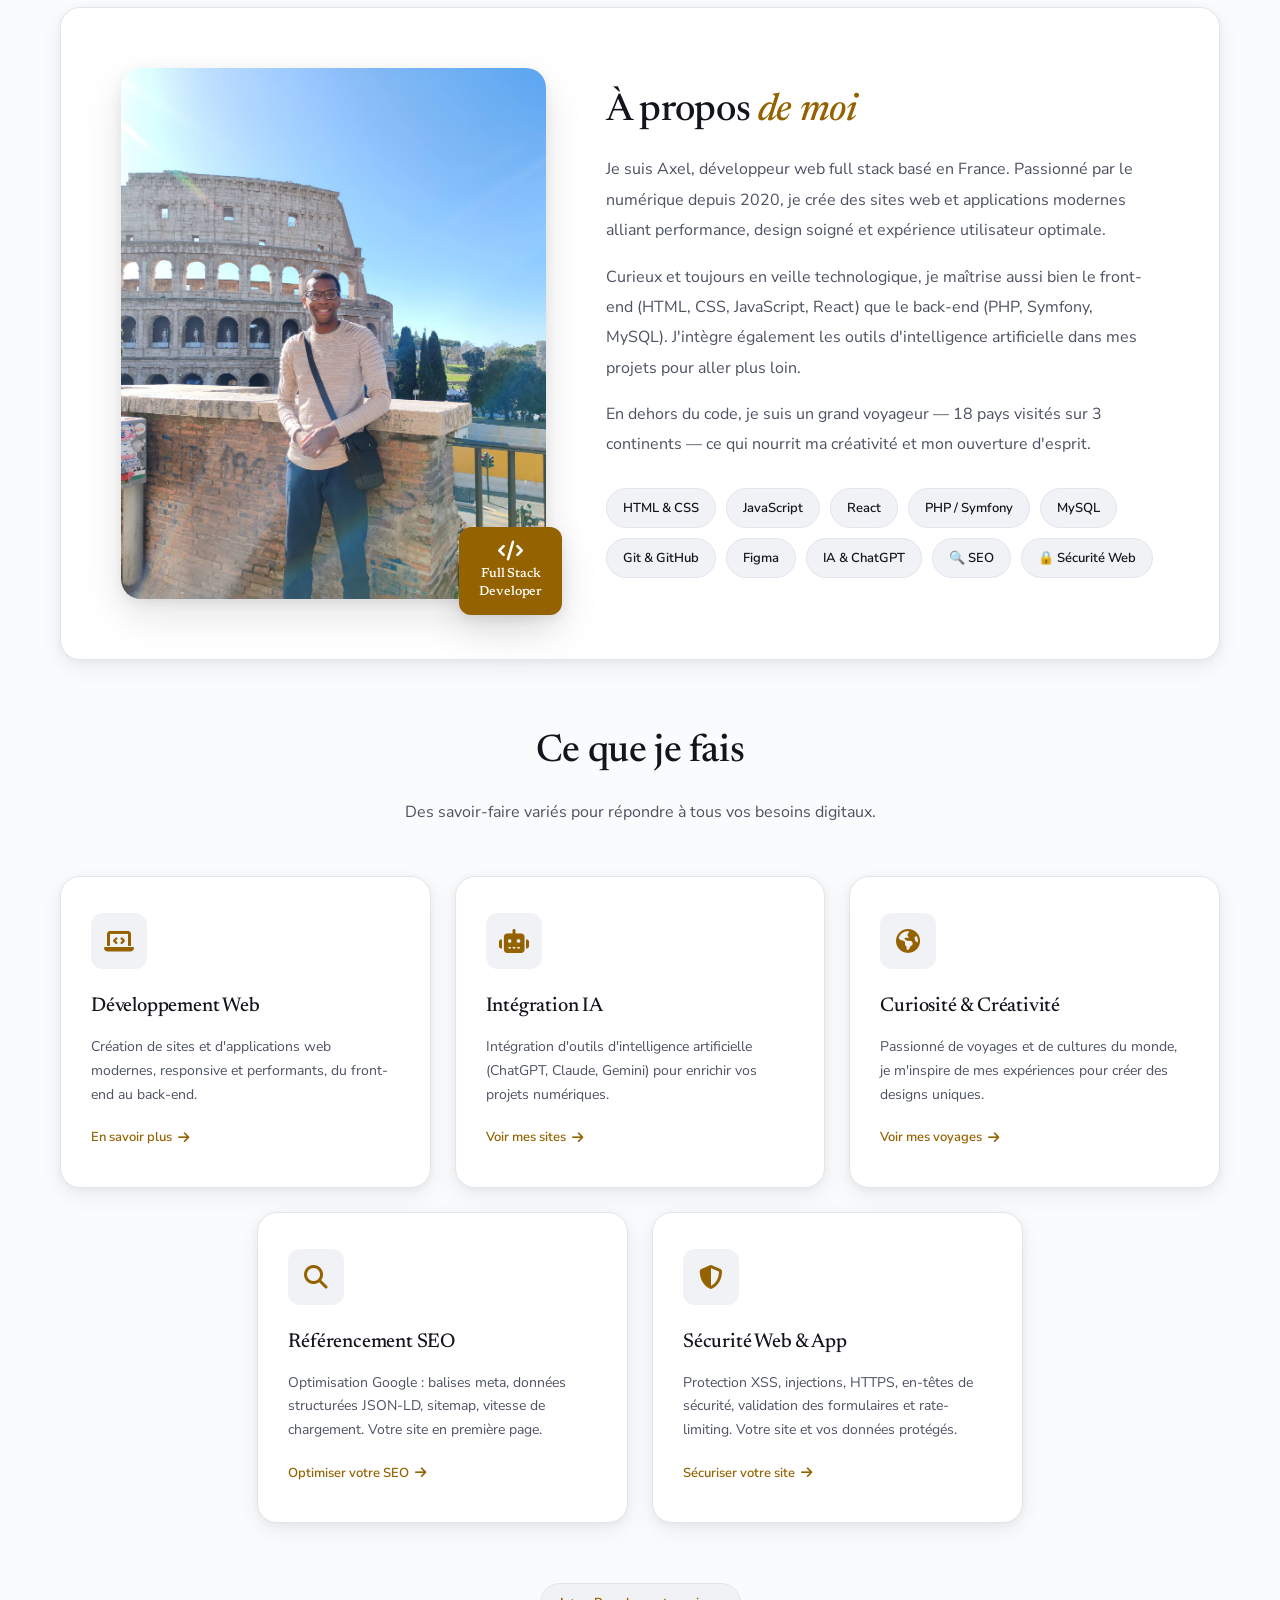
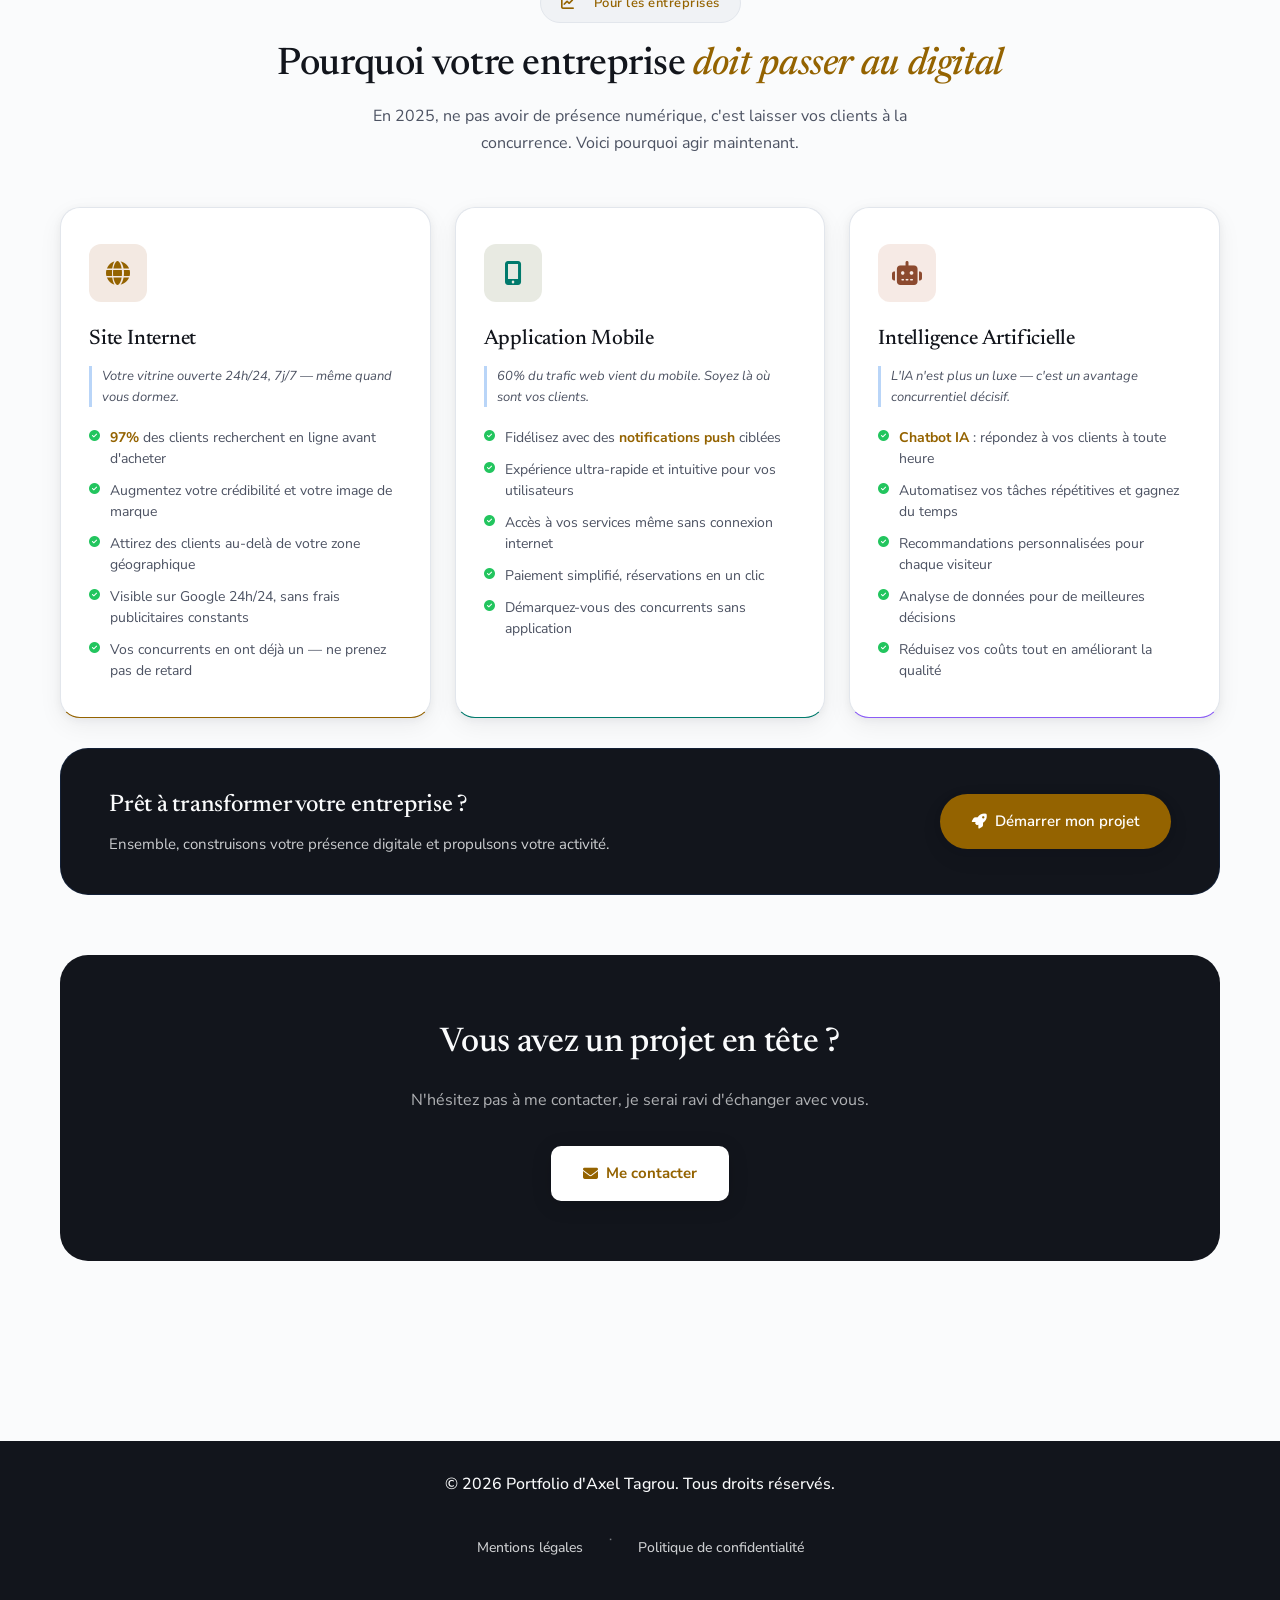
==== commit 37fa11cd: "feat: remove the restaurant page and its booking form The page, its nav entry, its sitemap record an" ====
--- a/index.html
+++ b/index.html
@@ -113,7 +113,7 @@
     <link rel="stylesheet" href="i18n.css?v=a781add4">
 
     <script defer src="script.js?v=059d1cc0"></script>
-    <script defer src="i18n.js?v=69f399d9"></script>
+    <script defer src="i18n.js?v=53fb8844"></script>
 
     <title>Axel Tagrou - Développeur Web Full Stack & IA | Portfolio</title>
 
@@ -722,7 +722,6 @@
             <a href="experience.html">Expériences</a>
             <a href="compétence.html">Compétences</a>
             <a href="voyages.html">Voyages</a>
-            <a href="accueil.html">Restaurant</a>
             <a href="sites.html">Sites Internet</a>
             <a href="contact.html">Contact</a>
         </nav>
@@ -960,6 +959,6 @@
             <a href="politique-confidentialite.html" data-i18n-text="footer_privacy">Politique de confidentialité</a>
         </nav>
     </footer>
-    <script src="chatbox.js?v=03a1fbb0"></script>
+    <script src="chatbox.js?v=a498bb5c"></script>
 </body>
 </html>
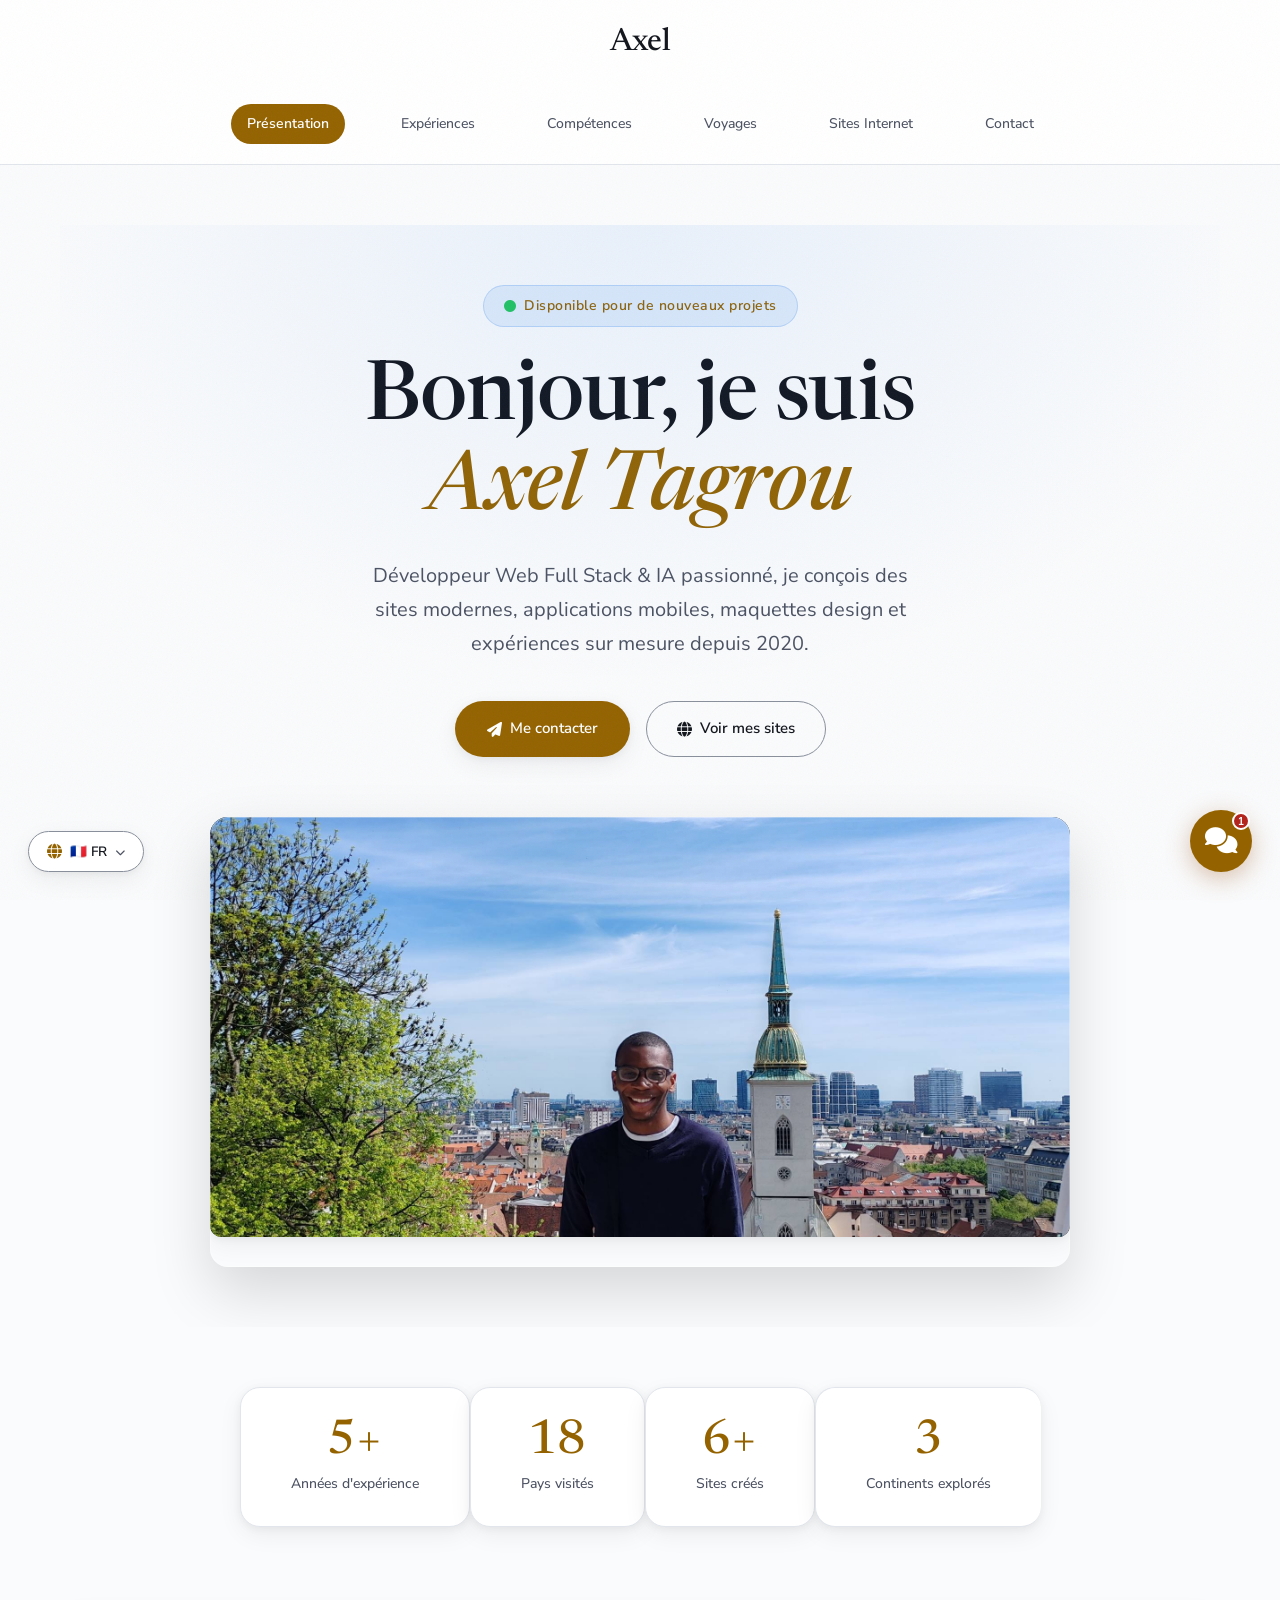
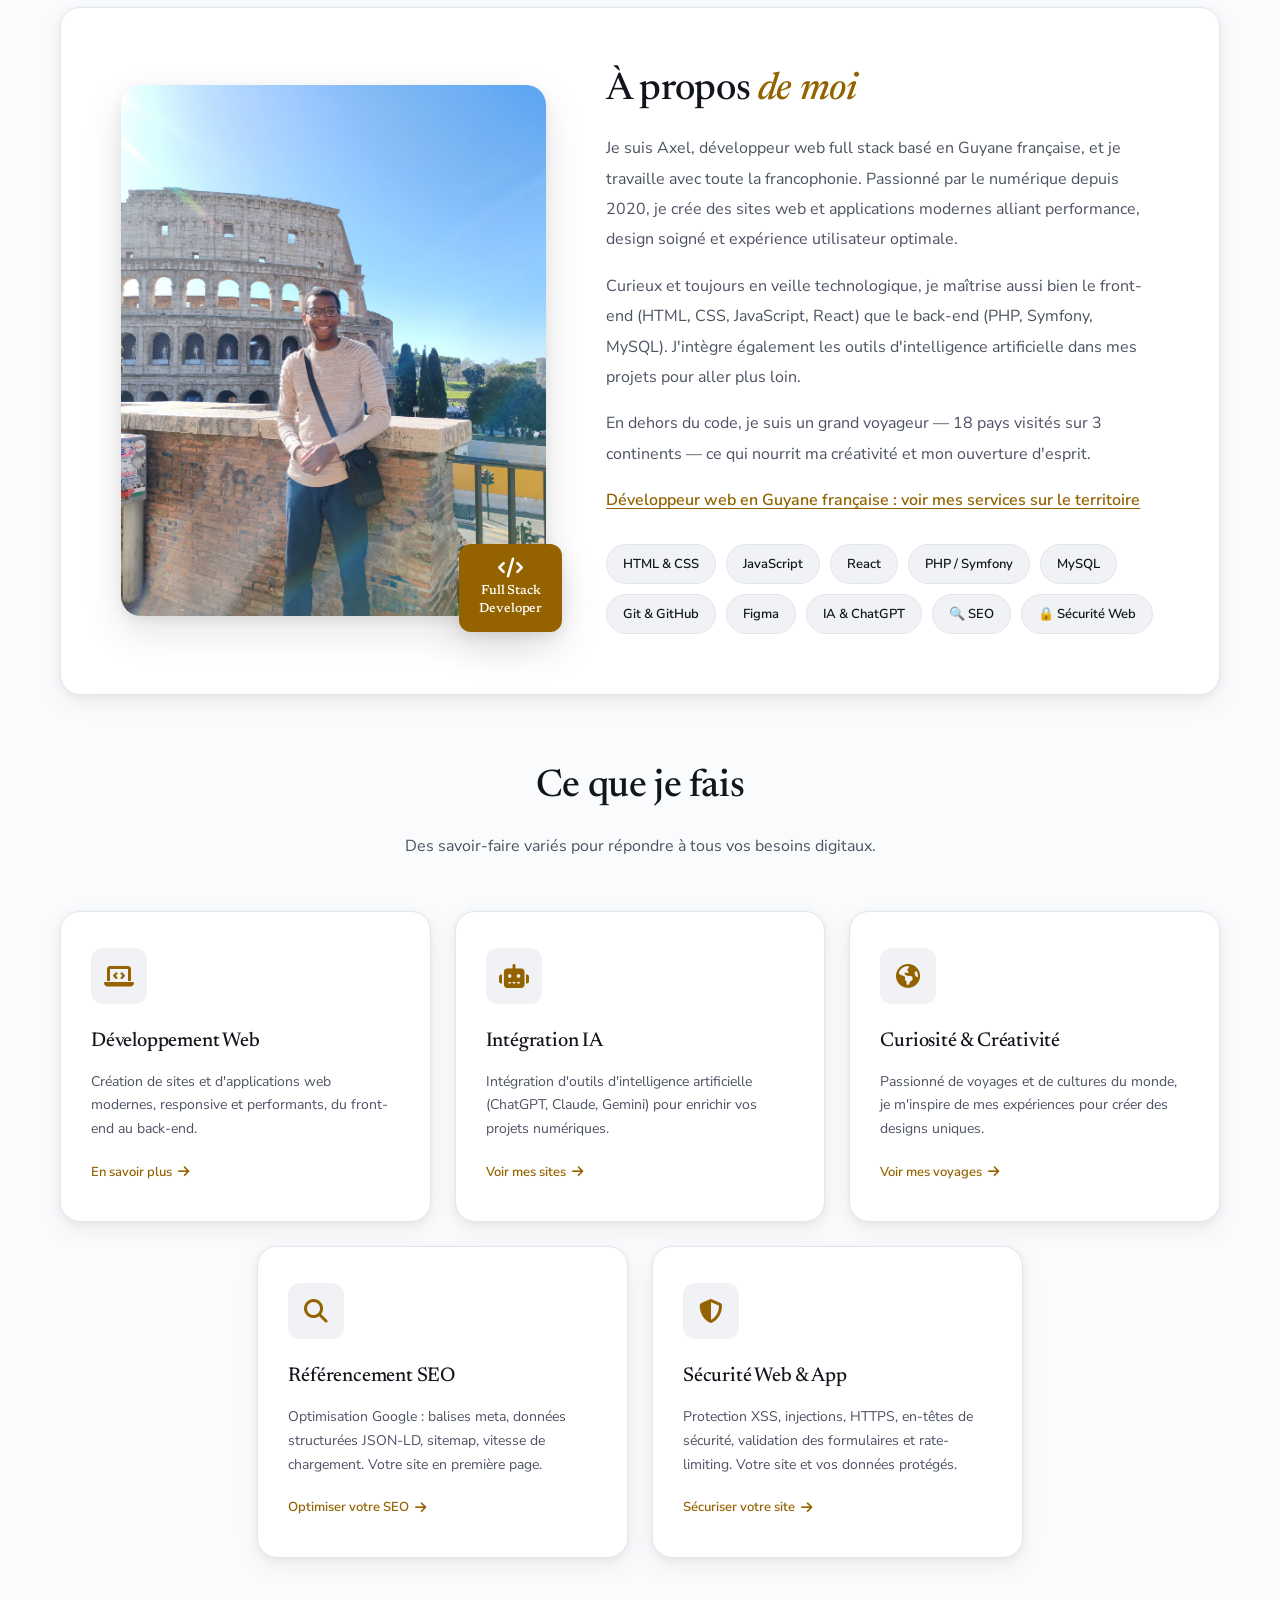
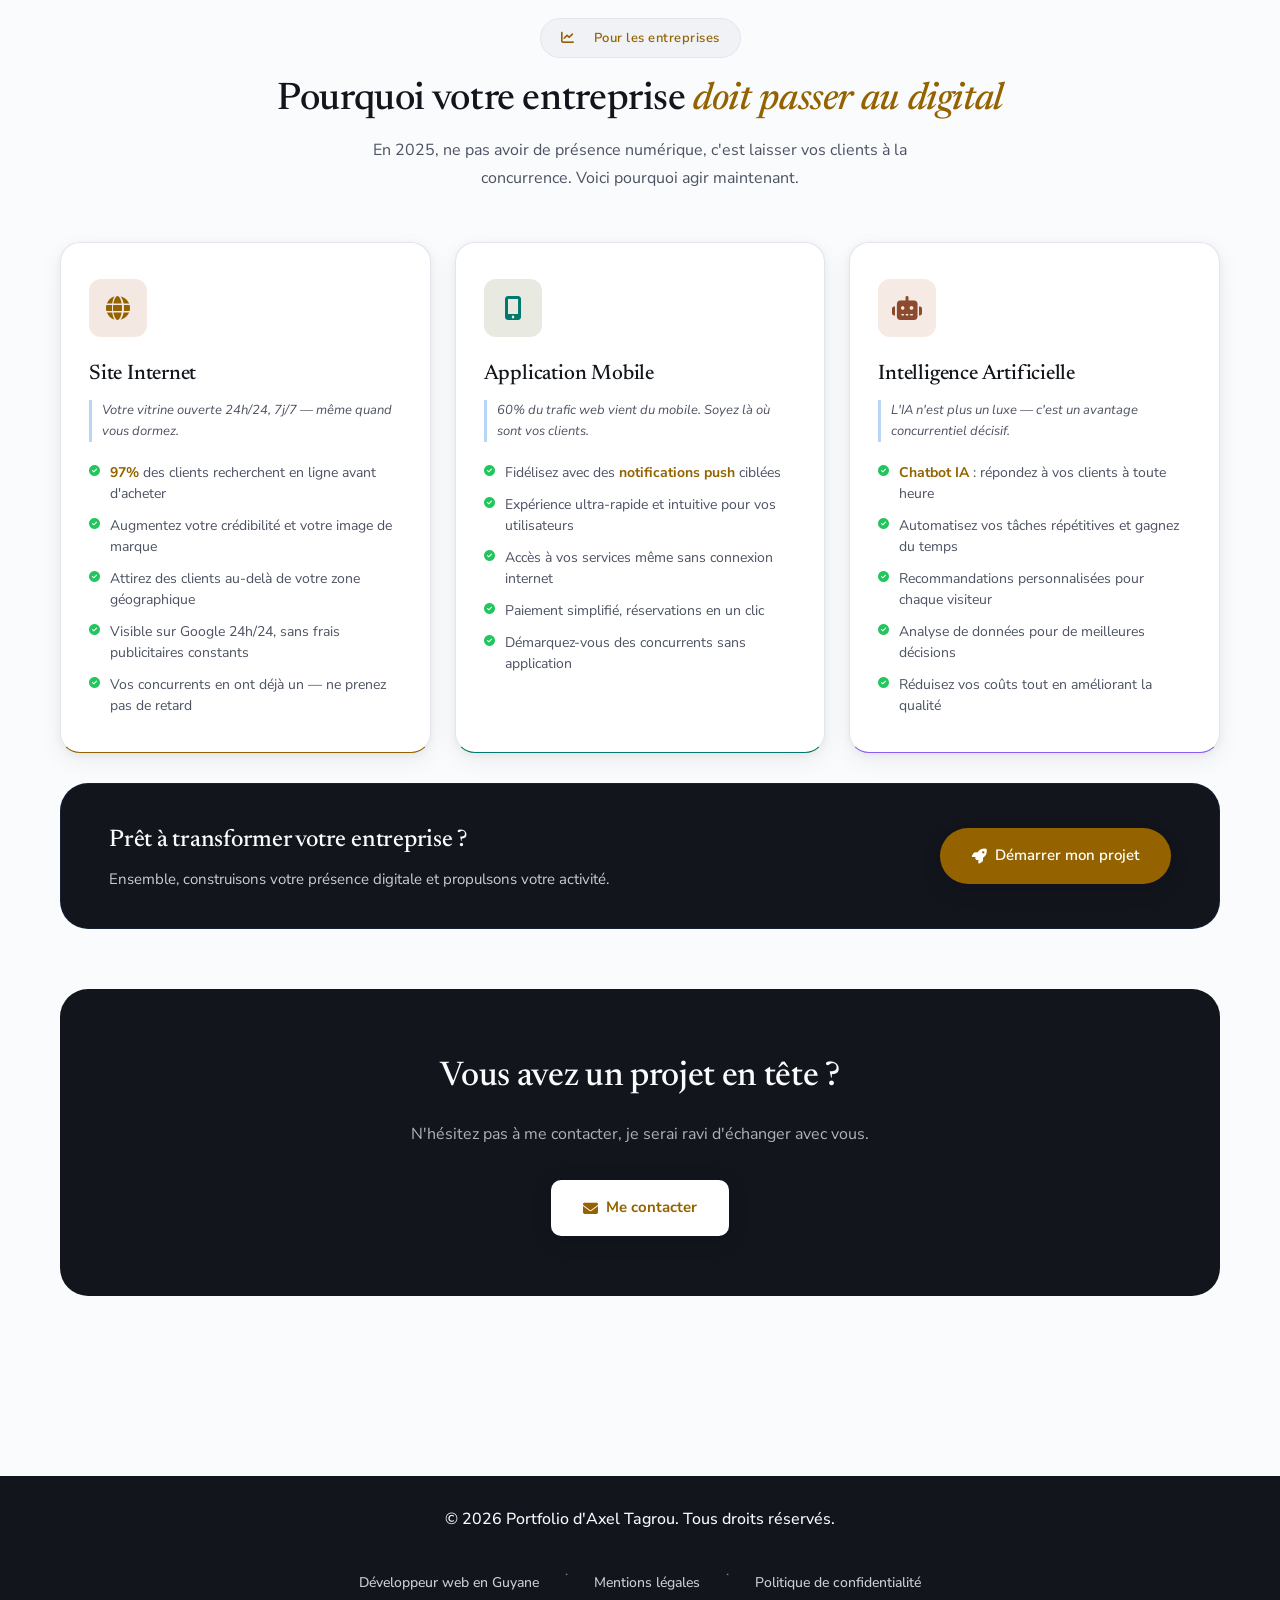
==== commit 0ad49968: "seo: target "développeur web Guyane française" The site had no page answering that query, and three " ====
--- a/index.html
+++ b/index.html
@@ -5,31 +5,21 @@
     <meta name="google-site-verification" content="-nK6KHWu3SV14ouY5qeNkRyW0s2GD8R0PPZKInf9tjQ">
     <meta http-equiv="X-UA-Compatible" content="IE=edge">
     <meta name="viewport" content="width=device-width, initial-scale=1.0">
-    <meta name="description" content="Portfolio d'Axel, développeur web full stack & IA. Création de sites web, applications mobiles, maquettes design depuis 2020. Basé en France.">
+    <meta name="description" content="Développeur web full stack & IA en Guyane française : création de sites internet, applications mobiles et agents IA pour entreprises et collectivités.">
     <meta name="theme-color" content="#1a73e8">
     <meta name="author" content="Axel Tagrou">
     <meta name="robots" content="index, follow">
-    <meta name="keywords" content="développeur web, full stack, portfolio, React, PHP, Symfony, JavaScript, application mobile, maquette design, intelligence artificielle, France">
-    <link rel="canonical" href="https://axeltagrou.fr/">
-    <link rel="alternate" hreflang="fr" href="https://axeltagrou.fr/">
-    <link rel="alternate" hreflang="en" href="https://axeltagrou.fr/">
-    <link rel="alternate" hreflang="es" href="https://axeltagrou.fr/">
-    <link rel="alternate" hreflang="pt" href="https://axeltagrou.fr/">
-    <link rel="alternate" hreflang="de" href="https://axeltagrou.fr/">
-    <link rel="alternate" hreflang="it" href="https://axeltagrou.fr/">
-    <link rel="alternate" hreflang="ja" href="https://axeltagrou.fr/">
-    <link rel="alternate" hreflang="zh" href="https://axeltagrou.fr/">
-    <link rel="alternate" hreflang="x-default" href="https://axeltagrou.fr/">
-    <meta property="og:type" content="website">
-    <meta property="og:title" content="Axel - Développeur Web Full Stack & IA">
-    <meta property="og:description" content="Portfolio d'Axel, développeur web full stack & IA. Création de sites web, applications mobiles et maquettes design depuis 2020.">
+<link rel="canonical" href="https://www.axeltagrou.fr/">
+<meta property="og:type" content="website">
+    <meta property="og:title" content="Axel Tagrou — Développeur web & IA en Guyane française">
+    <meta property="og:description" content="Développeur web full stack & IA en Guyane française : création de sites internet, applications mobiles et agents IA pour entreprises et collectivités.">
     <meta property="og:url" content="https://www.axeltagrou.fr/">
     <meta property="og:image" content="https://www.axeltagrou.fr/img/Axel2.jpg">
     <meta property="og:locale" content="fr_FR">
     <meta property="og:site_name" content="Portfolio Axel">
     <meta name="twitter:card" content="summary_large_image">
-    <meta name="twitter:title" content="Axel - Développeur Web Full Stack & IA">
-    <meta name="twitter:description" content="Portfolio d'Axel, développeur web full stack & IA. Sites web, applications mobiles et maquettes design depuis 2020.">
+    <meta name="twitter:title" content="Axel Tagrou — Développeur web & IA en Guyane française">
+    <meta name="twitter:description" content="Développeur web full stack & IA en Guyane française : création de sites internet, applications mobiles et agents IA pour entreprises et collectivités.">
     <meta name="twitter:image" content="https://www.axeltagrou.fr/img/Axel2.jpg">
     <script type="application/ld+json">
     {
@@ -41,7 +31,10 @@
       "email": "axelalvin20@gmail.com",
       "telephone": "+33665334965",
       "knowsAbout": ["HTML5", "CSS3", "JavaScript", "React", "PHP", "Symfony", "MySQL", "Figma", "React Native", "Intelligence Artificielle"],
-      "sameAs": ["https://github.com/alvin120"],
+      "sameAs": [
+        "https://www.linkedin.com/in/axel-tagrou-208334155/",
+        "https://github.com/alvin120"
+      ],
       "offers": {
         "@type": "Offer",
         "description": "Création de sites web, applications mobiles et intégration IA sur mesure"
@@ -108,14 +101,14 @@
     <link rel="stylesheet" href="https://cdnjs.cloudflare.com/ajax/libs/font-awesome/6.7.2/css/all.min.css" integrity="sha384-nRgPTkuX86pH8yjPJUAFuASXQSSl2/bBUiNV47vSYpKFxHJhbcrGnmlYpYJMeD7a" crossorigin="anonymous">
     <link rel="preconnect" href="https://fonts.gstatic.com" crossorigin>
     <link href="https://fonts.googleapis.com/css2?family=Newsreader:ital,wght@0,500;1,500&family=Nunito+Sans:wght@400;500;600;700&display=swap" rel="stylesheet">
-    <link rel="stylesheet" href="style.css?v=f91cc6ea">
+    <link rel="stylesheet" href="style.css?v=c7ba5deb">
     <link rel="stylesheet" href="chatbox.css?v=621cb522">
     <link rel="stylesheet" href="i18n.css?v=a781add4">
 
     <script defer src="script.js?v=059d1cc0"></script>
-    <script defer src="i18n.js?v=53fb8844"></script>
-
-    <title>Axel Tagrou - Développeur Web Full Stack & IA | Portfolio</title>
+    <script defer src="i18n.js?v=5faca367"></script>
+
+    <title>Axel Tagrou — Développeur web & IA en Guyane française</title>
 
     <style>
         /* ── Hero ── */
@@ -705,7 +698,7 @@
             .why-bottom-left h3 { font-size: 20px; }
         }
     </style>
-    <link rel="stylesheet" href="theme.css?v=53c33ab2">
+    <link rel="stylesheet" href="theme.css?v=de28477a">
 </head>
 <body>
     <header>
@@ -715,7 +708,7 @@
             <span></span>
         </div>
         <div class="title">
-            <h1>Axel</h1>
+            <div class="brand">Axel</div>
         </div>
         <nav>
             <a href="index.html" class="logo">Présentation</a>
@@ -798,13 +791,18 @@
             <div class="about-text">
                 <h2 data-i18n="about_title">À propos <span>de moi</span></h2>
                 <p data-i18n-text="about_p1">
-                    Je suis Axel, développeur web full stack basé en France. Passionné par le numérique depuis 2020, je crée des sites web et applications modernes alliant performance, design soigné et expérience utilisateur optimale.
+                    Je suis Axel, développeur web full stack basé en Guyane française, et je travaille avec toute la francophonie. Passionné par le numérique depuis 2020, je crée des sites web et applications modernes alliant performance, design soigné et expérience utilisateur optimale.
                 </p>
                 <p data-i18n-text="about_p2">
                     Curieux et toujours en veille technologique, je maîtrise aussi bien le front-end (HTML, CSS, JavaScript, React) que le back-end (PHP, Symfony, MySQL). J'intègre également les outils d'intelligence artificielle dans mes projets pour aller plus loin.
                 </p>
                 <p data-i18n-text="about_p3">
                     En dehors du code, je suis un grand voyageur — 18 pays visités sur 3 continents — ce qui nourrit ma créativité et mon ouverture d'esprit.
+                </p>
+                <!-- Lien interne volontairement non traduit : il pointe vers une page
+                     rédigée en français et visant une requête locale française. -->
+                <p class="about-local-link">
+                    <a href="developpeur-web-guyane.html">Développeur web en Guyane française : voir mes services sur le territoire</a>
                 </p>
                 <div class="about-tags">
                     <span class="about-tag">HTML & CSS</span>
@@ -954,6 +952,8 @@
     <footer>
         <p>&copy; 2026 Portfolio d'Axel Tagrou. Tous droits réservés.</p>
         <nav class="footer-legal" aria-label="Liens légaux">
+            <a href="developpeur-web-guyane.html">Développeur web en Guyane</a>
+            <span aria-hidden="true">·</span>
             <a href="mentions-legales.html" data-i18n-text="footer_legal">Mentions légales</a>
             <span aria-hidden="true">·</span>
             <a href="politique-confidentialite.html" data-i18n-text="footer_privacy">Politique de confidentialité</a>
--- a/style.css
+++ b/style.css
@@ -76,7 +76,7 @@
     padding: 15px 20px;
 }
 
-.title h1 {
+.title .brand {
     font-family: 'Poppins', sans-serif;
     font-size: 32px;
     font-weight: 700;
@@ -259,7 +259,7 @@
         background-color: var(--light-bg);
     }
 
-    .title h1 {
+    .title .brand {
         font-size: 24px;
     }
 
@@ -286,7 +286,7 @@
 }
 
 @media (max-width: 480px) {
-    .title h1 {
+    .title .brand {
         font-size: 20px;
     }
 
--- a/theme.css
+++ b/theme.css
@@ -126,7 +126,7 @@
 ─────────────────────────────────────────────── */
 
 /* Titres → Newsreader */
-.title h1, .présentation h1,
+.title .brand, .présentation h1,
 .section-title,
 .experience-card h3, .competency-card h3, .project-card h3, .menu-card h3, .price,
 .restaurant-hero h2, .restaurant-tech-header h2, .tech-card h3, .tech-cta p,
@@ -155,7 +155,7 @@
 body p { font-family: 'Nunito Sans', system-ui, sans-serif; }
 
 /* QUATRE éléments du site remplissent leur texte avec un dégradé
-   --primary-color → --accent-color : .title h1, .hero-title .gradient-text,
+   --primary-color → --accent-color : .title .brand, .hero-title .gradient-text,
    .stat-number et .about-text h2 span. Avec cette palette, le dégradé va de
    l'ambre au cyan et son milieu vire au VERT — le nom du site et les chiffres
    s'affichaient en vert. En prime, -webkit-text-fill-color: transparent
@@ -167,7 +167,7 @@
 .hero-title .gradient-text,
 .about-text h2 span,
 .stat-number,
-.title h1 {
+.title .brand {
     background: none;
     -webkit-background-clip: initial;
     background-clip: initial;
@@ -186,7 +186,7 @@
 .stat-number { color: var(--terracotta-ink); font-style: normal; }
 
 /* Le nom du site reste sobre, comme le wordmark blanc de la référence. */
-.title h1 { color: var(--ink); }
+.title .brand { color: var(--ink); }
 
 /* ───────────────────────────────────────────────
    4. FOND DE PAGE ET GRAIN
@@ -224,7 +224,7 @@
 }
 
 
-.title h1 { color: var(--ink); }
+.title .brand { color: var(--ink); }
 
 nav a {
     color: var(--ink-soft);
@@ -420,6 +420,13 @@
     box-shadow: var(--shadow-lg);
 }
 
+/* Le menu passe de 8 à 10 langues, soit ~420px, et il s'ouvre vers le
+   haut : sur un écran peu haut il sortirait de la fenêtre. On le borne. */
+.i18n-dropdown {
+    max-height: min(60vh, 420px);
+    overflow-y: auto;
+}
+
 .i18n-option { color: var(--ink); border-radius: var(--r-sm); }
 .i18n-option:hover { background: var(--cream-deep); color: var(--clay); }
 .i18n-option.i18n-active { background: var(--cream-deep); color: var(--clay); font-weight: 700; }
@@ -496,7 +503,7 @@
 /* ───────────────────────────────────────────────
    11. PAGES LÉGALES
 ─────────────────────────────────────────────── */
-.legal-header h2 { color: var(--clay); font-family: 'Newsreader', Georgia, serif; }
+.legal-header h1 { color: var(--clay); font-family: 'Newsreader', Georgia, serif; }
 .legal-block h3  { font-family: 'Newsreader', Georgia, serif; border-bottom-color: var(--sand); }
 .legal-block h4  { font-family: 'Newsreader', Georgia, serif; }
 .legal-table th  { background: var(--cream-deep); font-family: 'Newsreader', Georgia, serif; }
@@ -580,3 +587,43 @@
 
 .about-section { align-items: center; }
 .about-photo-wrap { min-width: 0; }
+
+/* ───────────────────────────────────────────────
+   CÉSURE CORÉENNE
+
+   Par défaut le navigateur traite le coréen comme le chinois
+   ou le japonais et coupe entre deux syllabes, au milieu d'un
+   mot. Or le coréen sépare ses mots par des espaces : keep-all
+   lui rend une césure correcte.
+
+   Réservé à :lang(ko) — appliqué au chinois ou au japonais,
+   qui n'ont pas d'espaces, il rendrait les lignes insécables
+   et ferait déborder les colonnes étroites.
+
+   i18n.js pose document.documentElement.lang à chaque bascule.
+─────────────────────────────────────────────── */
+:root:lang(ko) body {
+    word-break: keep-all;
+    overflow-wrap: break-word;
+}
+
+/* ───────────────────────────────────────────────
+   LIEN LOCAL DANS « À PROPOS »
+
+   Renvoie vers la page de destination guyanaise. Discret dans la
+   colonne de texte, mais visible : c'est un lien contextuel, donc
+   le signal interne le plus fort vers cette page.
+─────────────────────────────────────────────── */
+.about-local-link {
+    margin: 4px 0 18px;
+    font-weight: 600;
+}
+.about-local-link a {
+    color: var(--clay);
+    text-decoration: underline;
+    text-underline-offset: 3px;
+}
+.about-local-link a:hover,
+.about-local-link a:focus-visible {
+    color: var(--clay-deep);
+}
